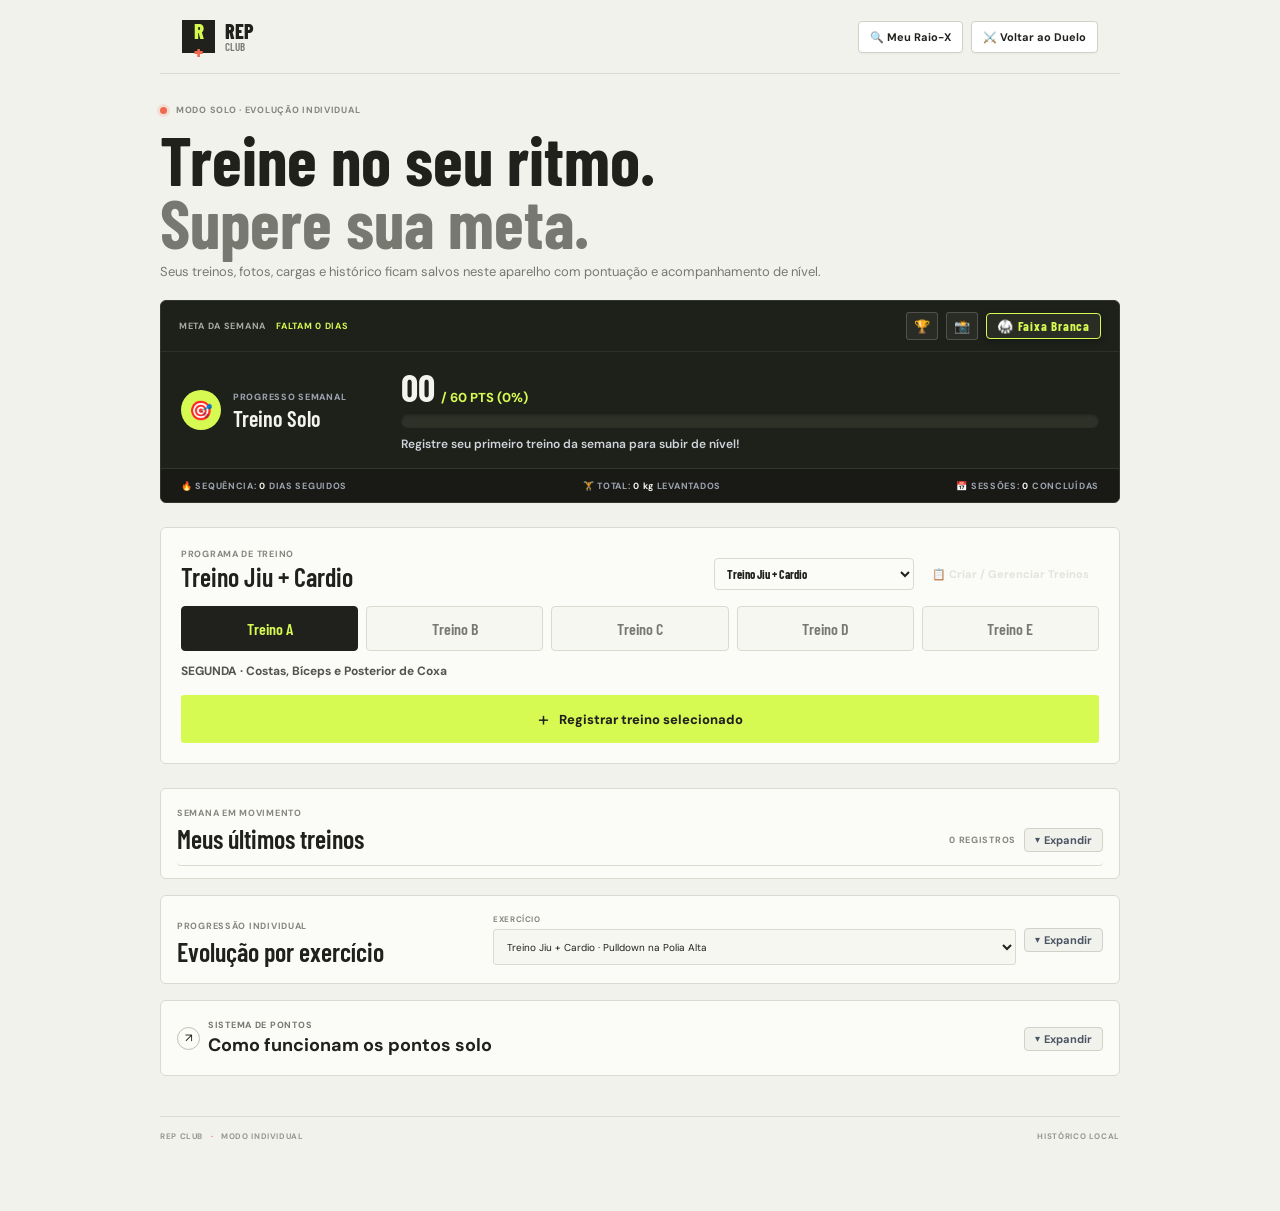
==== solo.html @ 855e919f "fix: revisao artistica arcade (Ryu vs Ken autentico), compartilhamento no modo solo e cronometro no " ====
<!doctype html>
<html lang="pt-BR">
  <head>
    <meta charset="UTF-8" />
    <meta name="viewport" content="width=device-width, initial-scale=1.0, maximum-scale=1.0, user-scalable=no" />
    <meta name="theme-color" content="#191a16" />
    <meta name="mobile-web-app-capable" content="yes" />
    <meta name="apple-mobile-web-app-capable" content="yes" />
    <meta name="apple-mobile-web-app-status-bar-style" content="black-translucent" />
    <title>Rep Club | Modo Solo</title>
    <link rel="manifest" href="manifest.webmanifest" />
    <link rel="apple-touch-icon" href="assets/icons/icon-192.png" />
    <link rel="icon" type="image/png" href="assets/icons/icon-192.png" />
    <link rel="preconnect" href="https://fonts.googleapis.com" />
    <link rel="preconnect" href="https://fonts.gstatic.com" crossorigin />
    <link href="https://fonts.googleapis.com/css2?family=Barlow+Condensed:wght@500;600;700;800;900&family=DM+Sans:wght@400;500;600;700&display=swap" rel="stylesheet" />
    <link rel="stylesheet" href="styles.css?v=2.8.2" />
    <link rel="stylesheet" href="solo.css?v=2.8.2" />
    <script src="solo-app.js?v=2.8.2" defer></script>
  </head>
  <body class="solo-body">
    <header class="solo-header">
      <a class="brand" href="index.html" aria-label="Rep Club, voltar ao duelo">
        <span class="brand-mark">R<span>+</span></span>
        <span class="brand-name">REP<span>CLUB</span></span>
      </a>
      <div class="solo-header-actions">
        <button type="button" class="topbar-btn" id="btn-open-solo-raiox" title="Abrir Raio-X individual">🔍 Meu Raio-X</button>
        <a href="index.html" class="topbar-btn" style="text-decoration:none;">⚔️ Voltar ao Duelo</a>
      </div>
    </header>

    <main class="solo-main">
      <section class="solo-hero">
        <p class="eyebrow"><span class="live-dot"></span> MODO SOLO · EVOLUÇÃO INDIVIDUAL</p>
        <h1>Treine no seu ritmo.<br /><span>Supere sua meta.</span></h1>
        <p>Seus treinos, fotos, cargas e histórico ficam salvos neste aparelho com pontuação e acompanhamento de nível.</p>
      </section>

      <!-- PLACAR SOLO: META SEMANAL & NÍVEL DE PODER (ESTILO CLÁSSICO) -->
      <section class="scoreboard solo-scoreboard" aria-labelledby="solo-score-title">
        <div class="scoreboard-topline">
          <div class="scoreboard-period-badge">
            <span id="solo-score-title">META DA SEMANA</span>
            <span id="solo-days-remaining">FALTAM 0 DIAS</span>
          </div>
          <div class="scoreboard-top-actions">
            <button class="button-tag icon-only-btn" id="btn-solo-badges" type="button" title="Minhas Conquistas & Badges" aria-label="Conquistas">🏆</button>
            <button class="button-tag icon-only-btn" id="btn-solo-story" type="button" title="Gerar Story do Treino (9:16)" aria-label="Story">📸</button>
            <div id="solo-tier-badge" class="solo-power-badge">🥋 Faixa Branca</div>
          </div>
        </div>

        <div class="scoreboard-body solo-scoreboard-body">
          <div class="solo-user-side">
            <div class="avatar avatar-lime" id="solo-avatar">🎯</div>
            <div class="competitor-copy">
              <span class="competitor-label">PROGRESSO SEMANAL</span>
              <strong id="solo-user-name">Treino Solo</strong>
            </div>
          </div>

          <div class="solo-progress-wrap">
            <div class="solo-score-display">
              <strong id="solo-week-pts">00</strong>
              <span>/ 60 PTS (<span id="solo-week-pct">0%</span>)</span>
            </div>
            <div class="solo-progress-track">
              <div id="solo-progress-fill" class="solo-progress-fill" style="width: 0%;"></div>
            </div>
            <p id="solo-lead-message" class="solo-lead-message">Registre seu primeiro treino da semana para subir de nível!</p>
          </div>
        </div>

        <div class="scoreboard-footer solo-scoreboard-footer">
          <div>🔥 SEQUÊNCIA: <strong id="solo-streak-count">0</strong> DIAS SEGUIDOS</div>
          <div>🏋️ TOTAL: <strong id="solo-week-volume">0 kg</strong> LEVANTADOS</div>
          <div>📅 SESSÕES: <strong id="solo-week-workouts">0</strong> CONCLUÍDAS</div>
        </div>
      </section>

      <!-- ESCOLHA DA SESSÃO DE TREINO -->
      <section class="solo-workout-picker">
        <div class="solo-heading">
          <div>
            <p class="eyebrow">PROGRAMA DE TREINO</p>
            <h2 id="solo-current-program-name">Treino Jiu + Cardio</h2>
          </div>
          <div style="display:flex; gap:8px; align-items:center; flex-wrap:wrap;">
            <select id="solo-program-select" class="challenge-select" style="font-size:12px; height:32px; padding:3px 20px 3px 8px;" aria-label="Selecione o programa"></select>
            <button type="button" class="button-tag" id="btn-solo-open-builder" style="height:32px; font-size:11px;">📋 Criar / Gerenciar Treinos</button>
          </div>
        </div>

        <div class="solo-plan-nav" id="solo-plan-nav"></div>
        <div class="solo-plan-title" id="solo-plan-title"></div>

        <button class="button button-primary solo-register" id="solo-register" type="button">
          <span class="button-plus">+</span> Registrar treino selecionado
        </button>
      </section>

      <!-- TÓPICOS MINIMIZADOS POR PADRÃO -->
      <div class="solo-collapsible-stack">
        <!-- TÓPICO 1: MEUS ÚLTIMOS TREINOS -->
        <section class="solo-card-activity collapsible-section is-collapsed" id="solo-section-activity" aria-labelledby="solo-activity-title">
          <div class="section-heading activity-heading collapsible-header" role="button" tabindex="0" aria-expanded="false">
            <div>
              <p class="eyebrow">SEMANA EM MOVIMENTO</p>
              <h2 id="solo-activity-title">Meus últimos treinos</h2>
            </div>
            <div style="display:flex; align-items:center; gap:8px;">
              <span class="activity-count" id="solo-session-count">0 REGISTROS</span>
              <span class="collapse-toggle-badge"><span class="toggle-icon">▾</span> <span class="toggle-text">Expandir</span></span>
            </div>
          </div>
          <div class="collapsible-body">
            <div class="solo-activity-list" id="solo-activity"></div>
          </div>
        </section>

        <!-- TÓPICO 2: EVOLUÇÃO POR EXERCÍCIO -->
        <section class="solo-card-history collapsible-section is-collapsed" id="solo-section-history" aria-labelledby="solo-history-title">
          <div class="section-heading history-heading collapsible-header" role="button" tabindex="0" aria-expanded="false">
            <div>
              <p class="eyebrow">PROGRESSÃO INDIVIDUAL</p>
              <h2 id="solo-history-title">Evolução por exercício</h2>
            </div>
            <div style="display:flex; align-items:center; gap:8px; flex-wrap:wrap;">
              <label class="history-select-wrap" style="margin:0;">
                <span>EXERCÍCIO</span>
                <select id="solo-history-exercise" aria-label="Exercício do histórico"></select>
              </label>
              <span class="collapse-toggle-badge"><span class="toggle-icon">▾</span> <span class="toggle-text">Expandir</span></span>
            </div>
          </div>
          <div class="collapsible-body">
            <p class="history-profile" id="solo-history-profile">Histórico de cargas e repetições salvas neste aparelho.</p>
            <div class="history-chart-wrap">
              <canvas id="solo-history-chart" aria-label="Gráfico de evolução do exercício selecionado"></canvas>
              <p id="solo-history-empty" class="history-empty" hidden></p>
            </div>
          </div>
        </section>

        <!-- TÓPICO 3: REGRAS E PONTUAÇÃO SOLO -->
        <section class="solo-card-rules collapsible-section is-collapsed" id="solo-section-rules" aria-labelledby="solo-rules-title">
          <div class="rules-header collapsible-header" role="button" tabindex="0" aria-expanded="false" style="display:flex; justify-content:space-between; align-items:center;">
            <div style="display:flex; align-items:center; gap:8px;">
              <span class="rules-icon">↗</span>
              <div>
                <p class="eyebrow" style="margin:0;">SISTEMA DE PONTOS</p>
                <h2 id="solo-rules-title" style="margin:2px 0 0; font-size:18px;">Como funcionam os pontos solo</h2>
              </div>
            </div>
            <div>
              <span class="collapse-toggle-badge"><span class="toggle-icon">▾</span> <span class="toggle-text">Expandir</span></span>
            </div>
          </div>
          <div class="collapsible-body">
            <p style="margin-top:10px;">Musculação: 9 base + até 4 por execução + 2 por progressão + até 7 por esforço (máx 22 pts). Jiu-jitsu: 11 base + até 4 por duração + até 7 por esforço (máx 22 pts). Cardio: 8 base + até 4 por tempo + até 8 por esforço (máx 20 pts). Meta semanal recomendada: <strong>60 pontos</strong>.</p>
            <div class="rules-foot">
              <span>META SEMANAL: 60 PTS</span>
              <span>ESFORÇO 7+ = BÔNUS CHEIO</span>
            </div>
          </div>
        </section>
      </div>

      <footer class="page-footer" style="margin-top:40px;">
        <span>REP CLUB <span class="footer-dot">·</span> MODO INDIVIDUAL</span>
        <span>HISTÓRICO LOCAL</span>
      </footer>
    </main>

    <!-- MODAL DE REGISTRO DE TREINO SOLO -->
    <dialog class="workout-dialog" id="solo-dialog" aria-labelledby="solo-dialog-title">
      <form id="solo-form">
        <div class="dialog-top">
          <div>
            <p class="eyebrow"><span class="live-dot"></span> REGISTRO INDIVIDUAL</p>
            <h2 id="solo-dialog-title">Novo treino.</h2>
          </div>
          <button class="close-button" id="solo-close" type="button" aria-label="Fechar">×</button>
        </div>

        <div style="display:grid; grid-template-columns: 1fr 1fr; gap:8px; margin-bottom:10px;">
          <label class="form-field" style="margin:0;">
            <span>MODALIDADE</span>
            <select name="category" id="solo-category-select">
              <option value="strength" selected>Musculação</option>
              <option value="bjj">Jiu-jitsu</option>
              <option value="cardio">Cardio</option>
            </select>
          </label>
          <label class="form-field" style="margin:0;">
            <span>DATA DO TREINO</span>
            <input name="date" id="solo-date" type="date" required />
          </label>
        </div>

        <div id="solo-strength-selectors" style="display:grid; grid-template-columns: 1fr 1fr; gap:8px; margin-bottom:10px;">
          <label class="form-field" style="margin:0;">
            <span>PROGRAMA</span>
            <select id="solo-dialog-program-select" aria-label="Programa de musculação"></select>
          </label>
          <label class="form-field" style="margin:0;">
            <span>SESSÃO / LETRA</span>
            <select id="solo-dialog-session-select" aria-label="Sessão"></select>
          </label>
        </div>

        <label class="form-field">
          <span>NOME DO TREINO · OPCIONAL</span>
          <input name="name" id="solo-workout-name" maxlength="50" placeholder="Ex.: Treino A bem executado" />
        </label>

        <!-- CRONÔMETRO DE DESCANSO NO MODO SOLO -->
        <div class="rest-dock form-rest-dock" aria-label="Cronômetro de descanso">
          <div class="timer-readout"><span>DESCANSO</span><strong id="solo-timer-display">00:00</strong></div>
          <button type="button" class="timer-button" data-solo-rest="60" aria-label="Iniciar descanso de 60 segundos">60s</button>
          <button type="button" class="timer-button" data-solo-rest="90" aria-label="Iniciar descanso de 90 segundos">90s</button>
          <button type="button" class="timer-sound-btn" id="solo-timer-sound-toggle" title="Som do descanso (Ligado/Mudo)" aria-label="Som">🔊</button>
          <button type="button" class="timer-reset" id="solo-timer-reset" aria-label="Zerar cronômetro">×</button>
        </div>

        <!-- CAMPOS DINÂMICOS DE EXERCÍCIOS OU DURAÇÃO -->
        <div id="solo-fields"></div>

        <!-- ANEXAR FOTO DO TREINO -->
        <div class="form-field" style="margin-top:12px;">
          <span>FOTO / COMPROVANTE DO TREINO · OPCIONAL</span>
          <div style="display:flex; align-items:center; gap:8px; flex-wrap:wrap; margin-top:4px;">
            <label class="button button-outline" style="cursor:pointer; display:inline-flex; align-items:center; gap:6px; min-height:36px; padding:0 10px; font-size:11px;">
              <span>📷 Câmera</span>
              <input type="file" id="solo-photo-camera" accept="image/*" capture="environment" style="display:none;" />
            </label>
            <label class="button button-outline" style="cursor:pointer; display:inline-flex; align-items:center; gap:6px; min-height:36px; padding:0 10px; font-size:11px;">
              <span>🖼️ Galeria</span>
              <input type="file" id="solo-photo-gallery" accept="image/*" style="display:none;" />
            </label>
            <span id="solo-photo-filename" style="font-size:11px; color:#777970; overflow:hidden; text-overflow:ellipsis; white-space:nowrap; max-width:160px;">Nenhuma foto anexada</span>
          </div>
          <div id="solo-photo-preview-wrap" style="display:none; margin-top:8px; position:relative; width:fit-content;">
            <img id="solo-photo-preview" src="" alt="Prévia da foto" style="max-height:120px; border-radius:6px; border:1px solid #d0d2c9; display:block;" />
            <button type="button" id="solo-btn-remove-photo" style="position:absolute; top:-6px; right:-6px; background:#ef4444; color:#fff; border:0; border-radius:50%; width:20px; height:20px; cursor:pointer; font-size:12px; line-height:1;">×</button>
          </div>
          <div id="solo-photo-compress-badge" class="solo-photo-compress-badge" style="display:none;"></div>
        </div>

        <!-- COMENTÁRIOS AO FINAL -->
        <label class="form-field" style="margin-top:10px;">
          <span>COMENTÁRIOS DO TREINO · OPCIONAL</span>
          <textarea name="comments" id="solo-workout-comments" rows="2" maxlength="300" placeholder="Sensações, intensidade, ajustes de carga..."></textarea>
        </label>

        <p class="form-error" id="solo-error"></p>

        <div class="dialog-actions">
          <button class="button button-quiet" id="solo-cancel" type="button">Cancelar</button>
          <button class="button button-primary" type="submit">Salvar treino ↗</button>
        </div>
      </form>
    </dialog>

    <!-- MODAL SELEÇÃO DE DESAFIOS AO SALVAR TREINO SOLO -->
    <dialog class="setup-dialog select-challenges-dialog" id="solo-select-challenges-dialog" aria-labelledby="solo-select-challenges-title" style="max-width: 480px;">
      <div class="dialog-top">
        <div>
          <p class="eyebrow"><span class="live-dot"></span> REGISTRO DE TREINO</p>
          <h2 id="solo-select-challenges-title" style="margin-top: 4px; font-size: 24px;">Adicionar aos Desafios</h2>
        </div>
        <button class="close-button" type="button" id="solo-close-select-challenges" aria-label="Fechar">×</button>
      </div>

      <p style="font-size: 13px; color: #55574f; margin: 8px 0 12px; line-height: 1.4;">
        Deseja também computar a pontuação deste treino em seus duelos do Rep Club?
      </p>

      <div style="display: flex; justify-content: space-between; align-items: center; margin-bottom: 8px;">
        <span style="font-size: 11px; color: #55574f; font-weight: 700;">DUELOS DISPONÍVEIS:</span>
        <button type="button" id="solo-btn-toggle-all-challenges" style="background: transparent; border: none; color: #2563eb; font-size: 11px; font-weight: 700; cursor: pointer; padding: 2px 4px;">Marcar todos</button>
      </div>

      <div id="solo-select-challenges-list" style="display: flex; flex-direction: column; gap: 8px; max-height: 260px; overflow-y: auto; padding-right: 4px; margin-bottom: 14px;">
        <!-- Itens preenchidos via JS -->
      </div>

      <div class="dialog-actions" style="display: flex; justify-content: space-between; align-items: center; gap: 8px;">
        <button type="button" class="button button-quiet" id="solo-skip-challenges">Salvar apenas no Solo</button>
        <button type="button" class="button button-primary" id="solo-confirm-select-challenges">Salvar nos Desafios <span>↗</span></button>
      </div>
    </dialog>

    <!-- MODAL RAIO-X INDIVIDUAL -->
    <dialog class="setup-dialog raiox-dialog" id="solo-raiox-dialog" aria-labelledby="solo-raiox-title">
      <div class="dialog-top">
        <div>
          <p class="eyebrow"><span class="live-dot"></span> ANÁLISE DE DESEMPENHO</p>
          <h2 id="solo-raiox-title" style="margin-top:4px;">Meu Raio-X</h2>
        </div>
        <button class="close-button" type="button" id="solo-close-raiox-dialog" aria-label="Fechar">×</button>
      </div>

      <!-- CARD DE VEREDITO / TRASH TALK MOTIVACIONAL DO TATAME -->
      <div id="solo-raiox-roast-card" class="raiox-roast-card" style="background:#1e201a; border-left:4px solid var(--lime); border-radius:6px; padding:12px 14px; margin: 12px 0 16px; color:#f4f4ee;">
        <span style="font-size:9px; font-weight:800; letter-spacing:0.1em; color:var(--lime); display:block; margin-bottom:4px;">🔥 VEREDITO DO TATAME</span>
        <p id="solo-raiox-roast-text" style="font-size:13px; font-weight:600; line-height:1.4; margin:0;">Analisando seu histórico de treinos...</p>
      </div>

      <!-- DISTRIBUIÇÃO POR MODALIDADE -->
      <div id="solo-raiox-list" style="display:grid; gap:10px;"></div>

      <div style="margin-top:16px; display:flex; justify-content:flex-end;">
        <button type="button" class="button button-quiet" id="solo-btn-close-raiox" style="min-height:36px; font-size:11px;">Fechar</button>
      </div>
    </dialog>

    <!-- MODAL DE VISUALIZAÇÃO DE FOTO -->
    <dialog id="solo-photo-viewer-dialog" style="border:none; border-radius:8px; padding:0; background:transparent; max-width:92vw; max-height:90vh; overflow:hidden;">
      <div style="position:relative; background:#111; padding:6px; border-radius:8px;">
        <img id="solo-viewer-img" src="" alt="Foto do treino" style="max-width:100%; max-height:82vh; border-radius:4px; display:block;" />
        <button type="button" id="solo-close-viewer" style="position:absolute; top:12px; right:12px; background:rgba(0,0,0,0.7); color:#fff; border:0; border-radius:50%; width:32px; height:32px; cursor:pointer; font-size:18px;">×</button>
      </div>
    </dialog>

    <!-- MODAL CRIADOR DE TREINOS SOLO -->
    <dialog class="setup-dialog program-builder-dialog" id="solo-program-builder-dialog" aria-labelledby="solo-builder-title" style="max-width:560px;">
      <div class="dialog-top">
        <div>
          <p class="eyebrow">MONTE SUA FICHA</p>
          <h2 id="solo-builder-title" style="margin-top:4px;">Criar / Editar Treino</h2>
        </div>
        <button class="close-button" type="button" id="close-solo-builder-dialog" aria-label="Fechar">×</button>
      </div>

      <div style="display:grid; gap:10px; margin:16px 0;">
        <label class="form-field">
          <span>NOME DO PROGRAMA DE TREINO</span>
          <input id="solo-builder-program-name" placeholder="Ex.: Hipertrofia Individual, ABC Força" maxlength="50" required />
        </label>
        <label class="form-field">
          <span>DIVISÃO SEMANAL</span>
          <select id="solo-builder-structure-select">
            <option value="AB">Divisão A - B (2 treinos)</option>
            <option value="ABC" selected>Divisão A - B - C (3 treinos)</option>
            <option value="ABCD">Divisão A - B - C - D (4 treinos)</option>
            <option value="ABCDE">Divisão A - B - C - D - E (5 treinos)</option>
          </select>
        </label>
      </div>

      <div id="solo-builder-sessions-container" style="display:grid; gap:12px; max-height:42vh; overflow-y:auto; padding-right:4px;"></div>

      <div class="dialog-actions" style="margin-top:16px;">
        <button type="button" class="button button-quiet" id="cancel-solo-builder-dialog">Cancelar</button>
        <button type="button" class="button button-primary" id="save-solo-builder-program">Salvar Treino <span>↗</span></button>
      </div>
    </dialog>

    <!-- MODAL COMPARTILHAR NO INSTAGRAM STORIES SOLO (9:16) -->
    <dialog class="setup-dialog story-share-dialog" id="solo-story-share-dialog" aria-labelledby="solo-story-dialog-title">
      <div class="dialog-top" style="border-bottom: 1px solid #273147; padding-bottom: 10px;">
        <div>
          <p class="eyebrow" style="color:var(--lime);"><span class="live-dot"></span> GERADOR DE STORY 9:16</p>
          <h2 id="solo-story-dialog-title" style="color:#fff; margin-top:2px;">Compartilhar Treino no Story</h2>
        </div>
        <button class="close-button" type="button" id="close-solo-story-dialog" aria-label="Fechar" style="color:#94a3b8;">×</button>
      </div>
      <div class="story-preview-container">
        <img id="solo-story-preview-img" class="story-preview-img" alt="Prévia do Story Rep Club" src="" />
      </div>
      <div class="story-actions-bar">
        <button type="button" class="btn-share-instagram" id="btn-solo-trigger-share">
          <span>📲</span> Compartilhar no Instagram / WhatsApp
        </button>
        <div class="story-secondary-actions">
          <button type="button" class="btn-story-secondary" id="btn-solo-download-story">
            <span>📥</span> Baixar Story (1080x1920)
          </button>
          <button type="button" class="btn-story-secondary" id="btn-solo-copy-story">
            <span>📋</span> Copiar Imagem
          </button>
        </div>
      </div>
    </dialog>

    <!-- MODAL CONQUISTAS & BADGES SOLO -->
    <dialog class="setup-dialog badges-dialog" id="solo-badges-dialog" aria-labelledby="solo-badges-title">
      <div class="dialog-top">
        <div>
          <p class="eyebrow"><span class="live-dot"></span> GAMIFICAÇÃO & CONSISTÊNCIA</p>
          <h2 id="solo-badges-title" style="margin-top:2px;">🏆 Suas Conquistas</h2>
        </div>
        <button class="close-button" type="button" id="close-solo-badges-dialog" aria-label="Fechar">×</button>
      </div>
      <p style="font-size:12px; color:#666; margin:4px 0 12px;">Desbloqueie medalhas exclusivas treinando com consistência, batendo recordes e superando seus limites.</p>
      <div class="badges-grid" id="solo-badges-grid-container"></div>
      <div class="dialog-actions">
        <button type="button" class="button button-primary" id="btn-close-solo-badges-footer" style="width:100%;">Fechar <span>✓</span></button>
      </div>
    </dialog>

    <!-- MODAL CELEBRAÇÃO DE CONQUISTA DESBLOQUEADA SOLO -->
    <dialog class="setup-dialog badge-celebration-dialog" id="solo-badge-celebration-dialog" aria-labelledby="solo-celebration-title">
      <div class="celebration-glow" id="solo-celebration-badge-icon">🏆</div>
      <p class="eyebrow" style="color:#facc15; letter-spacing:0.1em; margin:0 0 6px;">CONQUISTA DESBLOQUEADA!</p>
      <h2 id="solo-celebration-title" style="font-size:22px; font-weight:800; font-family:var(--display); margin:0 0 10px; color:#fff;">Monstro da Madrugada</h2>
      <p id="solo-celebration-desc" style="font-size:13px; color:#cbd5e1; line-height:1.45; margin:0 auto 20px; max-width:320px;">Você registrou seu treino antes das 07:00 da manhã!</p>
      <div style="display:flex; flex-direction:column; gap:8px;">
        <button type="button" class="btn-share-instagram" id="btn-solo-share-unlocked-badge">
          <span>📸</span> Compartilhar Conquista no Story
        </button>
        <button type="button" class="button button-quiet" id="btn-close-solo-celebration" style="color:#94a3b8; border-color:#334155;">
          Continuar Treinando
        </button>
      </div>
    </dialog>

    <div class="toast" id="toast" role="status" aria-live="polite"></div>
  </body>
</html>
---- styles.css ----
:root {
  font-family: "DM Sans", sans-serif;
  color: #20211d;
  background: #f2f2ed;
  font-synthesis: none;
  text-rendering: optimizeLegibility;
  --paper: #f2f2ed;
  --ink: #20211d;
  --muted: #777970;
  --line: #d9dad2;
  --lime: #d7fa52;
  --blue: #4664ea;
  --red: #ef6a4d;
  --display: "Barlow Condensed", Impact, sans-serif;
}

* { box-sizing: border-box; }
html { scroll-behavior: smooth; }
body { margin: 0; min-width: 320px; }
button, select, input { font: inherit; }
button, a, select { -webkit-tap-highlight-color: transparent; }
button { color: inherit; }
a { color: inherit; text-decoration: none; }
.app-shell { min-height: 100vh; }

.sidebar {
  position: fixed;
  inset: 0 auto 0 0;
  z-index: 5;
  display: flex;
  width: 232px;
  flex-direction: column;
  padding: 31px 19px 23px;
  border-right: 1px solid var(--line);
  background: #f6f6f1;
}
.brand { display: flex; align-items: center; gap: 10px; width: fit-content; margin: 0 0 67px 4px; }
.brand-mark { display: grid; width: 33px; height: 33px; place-items: center; background: var(--ink); color: var(--lime); font-family: var(--display); font-size: 21px; font-weight: 800; line-height: 1; }
.brand-mark span { color: var(--red); }
.brand-name { font-family: var(--display); font-size: 20px; font-weight: 800; letter-spacing: 0; line-height: 1; }
.brand-name span { display: block; color: #777970; font-size: 11px; font-weight: 600; }
.side-label, .eyebrow, .breadcrumb, .profile-switcher > span, .competitor-label, .scoreboard-topline, .scoreboard-footer, .activity-count, .challenge-mini, .sidebar-note, .rules-foot, .page-footer, .form-field > span { font-size: 10px; font-weight: 700; letter-spacing: .08em; }
.side-label { margin: 0 0 13px 10px; color: #92948a; }
.side-nav { display: grid; gap: 5px; }
.nav-link { display: flex; align-items: center; gap: 12px; min-height: 43px; padding: 0 10px; border-radius: 4px; color: #696b63; font-size: 13px; font-weight: 600; }
.nav-link.active { background: var(--ink); color: #fff; }
.nav-mark { color: #9a9c93; font-family: var(--display); font-size: 12px; }
.active .nav-mark { color: var(--lime); }
.sidebar-bottom { margin-top: auto; }
.challenge-mini { display: grid; grid-template-columns: 8px 1fr; gap: 0 8px; align-items: center; padding: 14px 11px; border-top: 1px solid var(--line); color: #6d6f67; }
.challenge-mini strong { grid-column: 2; margin-top: 4px; color: var(--ink); font-size: 12px; letter-spacing: 0; }
.live-dot { display: inline-block; width: 7px; height: 7px; flex: 0 0 7px; border-radius: 50%; background: var(--red); box-shadow: 0 0 0 3px rgb(239 106 77 / 15%); }
.reset-button { margin: 11px 0 16px 10px; }
.text-button { padding: 0; border: 0; background: transparent; color: #777970; cursor: pointer; font-size: 11px; text-decoration: underline; text-underline-offset: 3px; }
.sidebar-note { margin: 0 0 0 10px; color: #a0a197; font-size: 8px; }

.main-content { max-width: 1560px; min-height: 100vh; margin-left: 232px; padding: 0 4.7% 25px; }
.topbar { display: flex; min-height: 75px; align-items: center; justify-content: space-between; border-bottom: 1px solid var(--line); flex-wrap: wrap; gap: 12px; }
.challenge-switcher-wrap { display: flex; align-items: center; gap: 8px; flex-wrap: wrap; }
.breadcrumb { color: #777970; font-size: 9px; }
.breadcrumb > span:first-child { color: var(--ink); }
.breadcrumb-slash { margin: 0 8px; color: #b3b4ab; }
.challenge-select { padding: 6px 28px 6px 10px; border: 1px solid var(--line); border-radius: 4px; background-color: transparent; color: var(--ink); font-family: var(--display); font-size: 16px; font-weight: 700; cursor: pointer; }
.topbar-left-wrap { display: flex; align-items: center; gap: 8px; flex-wrap: wrap; }
.topbar-right-wrap { display: flex; align-items: center; gap: 8px; flex-wrap: wrap; }
.gear-menu-wrap { position: relative; display: inline-block; }
.topbar-gear-btn { font-size: 15px; padding: 0 8px; cursor: pointer; }
.gear-dropdown {
  position: absolute;
  top: calc(100% + 6px);
  right: 0;
  z-index: 100;
  min-width: 190px;
  background: #ffffff;
  border: 1px solid #d0d2c9;
  border-radius: 6px;
  box-shadow: 0 8px 24px rgba(0,0,0,0.15);
  padding: 6px;
  display: flex;
  flex-direction: column;
  gap: 2px;
}
.gear-dropdown[hidden] { display: none; }
.gear-item {
  display: flex;
  align-items: center;
  gap: 8px;
  width: 100%;
  padding: 8px 10px;
  border: 0;
  border-radius: 4px;
  background: transparent;
  color: var(--ink);
  font-size: 12px;
  font-weight: 600;
  text-align: left;
  cursor: pointer;
  transition: background 0.15s ease;
}
.gear-item:hover { background: #f4f4ee; }
.gear-item.gear-danger { color: #dc2626; }
.gear-item.gear-danger:hover { background: #fef2f2; }
.gear-divider { height: 1px; background: #e5e7eb; margin: 4px 0; }
.activity-photo-thumb { width: 44px; height: 44px; object-fit: cover; border-radius: 4px; border: 1px solid #d0d2c9; cursor: pointer; transition: transform .15s ease; }
.activity-photo-thumb:hover { transform: scale(1.08); }

/* RAIO-X RESPONSIVO */
.raiox-dialog {
  width: min(520px, calc(100vw - 24px)) !important;
  max-width: 520px !important;
  padding: 20px 16px !important;
  border-radius: 8px !important;
  box-sizing: border-box !important;
}
.raiox-comparison-row {
  display: flex;
  flex-direction: column;
  gap: 7px;
  padding: 10px 12px;
  background: #fbfbf8;
  border: 1px solid #e2e4dc;
  border-radius: 6px;
  box-sizing: border-box;
}
.raiox-bar-track {
  display: flex;
  height: 12px;
  background: #e5e7eb;
  border-radius: 6px;
  overflow: hidden;
  width: 100%;
}
.raiox-bar-fill-p1, .raiox-bar-fill-p2 {
  height: 100%;
  transition: width 0.3s ease;
}
.raiox-row-header {
  display: flex;
  justify-content: space-between;
  align-items: center;
  font-size: 12px;
  font-weight: 700;
  gap: 8px;
  flex-wrap: wrap;
}
.raiox-row-stats {
  font-size: 11px;
  color: #6b7280;
  font-weight: 600;
  white-space: nowrap;
}
.raiox-row-footer {
  display: flex;
  justify-content: space-between;
  align-items: center;
  font-size: 11px;
  font-weight: 800;
  gap: 8px;
}

/* SEÇÕES RECOLHÍVEIS / MINIMIZADAS */
.collapsible-section {
  transition: all 0.2s ease;
}
.collapsible-header {
  cursor: pointer;
  user-select: none;
  -webkit-tap-highlight-color: transparent;
  padding: 6px 0;
  border-radius: 4px;
}
.collapsible-header:hover {
  opacity: 0.92;
}
.collapse-toggle-badge {
  display: inline-flex;
  align-items: center;
  gap: 4px;
  padding: 4px 10px;
  font-size: 11px;
  font-weight: 700;
  border-radius: 4px;
  background: #f0f2eb;
  color: #4b5563;
  border: 1px solid #d0d2c9;
  cursor: pointer;
  white-space: nowrap;
  transition: all 0.15s ease;
  user-select: none;
}
.collapse-toggle-badge:hover {
  background: #e4e7dc;
  color: #111827;
}
.collapsible-section.is-collapsed .collapsible-body {
  display: none !important;
}
.collapsible-section.is-collapsed {
  padding-bottom: 6px;
}
.collapsible-section:not(.is-collapsed) .toggle-icon {
  transform: rotate(180deg);
}
.toggle-icon {
  display: inline-block;
  transition: transform 0.2s ease;
  font-size: 10px;
  line-height: 1;
}

.topbar-btn {
  display: inline-flex;
  align-items: center;
  gap: 5px;
  height: 32px;
  padding: 0 11px;
  border: 1px solid #d0d2c9;
  border-radius: 4px;
  background: #ffffff;
  color: var(--ink);
  font-family: inherit;
  font-size: 11px;
  font-weight: 700;
  cursor: pointer;
  text-decoration: none;
  white-space: nowrap;
  transition: all .16s ease;
  box-shadow: 0 1px 2px rgba(0, 0, 0, 0.04);
}
.topbar-btn:hover {
  background: var(--lime);
  border-color: #b8dc37;
  color: #111827;
  transform: translateY(-1px);
}
.topbar-btn-solo {
  background: #1e201a;
  color: #f4f4ee;
  border-color: #32342b;
}
.topbar-btn-solo:hover {
  background: var(--lime);
  color: #111827;
  border-color: #b8dc37;
}
.topbar-btn-danger {
  color: #dc2626;
  border-color: #fecaca;
  background: #fff;
}
.topbar-btn-danger:hover {
  background: #fef2f2;
  border-color: #ef4444;
  color: #b91c1c;
}
.btn-new-challenge { padding: 5px 10px; border: 1px solid #d2d4cb; border-radius: 3px; background: #fff; color: var(--ink); font-size: 10px; font-weight: 700; cursor: pointer; transition: all .16s ease; }
.btn-new-challenge:hover { background: var(--lime); border-color: var(--lime); }
.reset-challenge-btn { color: #dc2626 !important; font-size: 8px; margin-top: 4px; }
.reset-challenge-btn:hover { text-decoration: underline; color: #b91c1c !important; }
.profile-switcher { display: flex; align-items: center; gap: 10px; }
.profile-switcher > span { color: #888a81; font-size: 9px; }
.profile-switcher select { max-width: 160px; padding: 8px 27px 8px 10px; border: 1px solid var(--line); border-radius: 3px; background-color: transparent; color: var(--ink); font-size: 12px; font-weight: 700; }

.intro-row { display: flex; align-items: flex-end; justify-content: space-between; gap: 24px; padding: 37px 0 28px; }
.eyebrow { display: flex; align-items: center; gap: 9px; margin: 0; color: #85877e; font-size: 9px; }
.eyebrow-divider { margin: 0 1px; color: #b2b3aa; }
.intro-row h1 { margin: 16px 0 9px; font-family: var(--display); font-size: clamp(43px, 4vw, 61px); font-weight: 700; letter-spacing: 0; line-height: .94; }
.intro-row h1 span { color: #777970; }
.intro-copy { margin: 13px 0 0; color: #73756c; font-size: 13px; }
.button { display: inline-flex; min-height: 43px; align-items: center; justify-content: center; gap: 10px; padding: 0 17px; border: 1px solid transparent; border-radius: 3px; cursor: pointer; font-size: 12px; font-weight: 700; transition: transform .16s ease, background-color .16s ease; }
.button:hover { transform: translateY(-1px); }
.button-primary { background: var(--lime); color: var(--ink); }
.button-primary:hover { background: #c7eb3d; }
.button-plus { font-size: 20px; font-weight: 400; line-height: 0; }
.button-outline { min-height: 37px; border-color: #c9cac1; background: transparent; padding: 0 13px; font-size: 11px; }
.button-outline:hover { border-color: var(--ink); }

.scoreboard { overflow: hidden; border-radius: 5px; background-color: #242520; color: #f4f4ee; background-image: repeating-linear-gradient(135deg, transparent 0 18px, rgb(255 255 255 / 1.7%) 18px 19px); }
.scoreboard-topline { display: flex; justify-content: space-between; align-items: center; padding: 11px 18px; color: #a9aaa1; font-size: 9px; border-bottom: 1px solid rgb(255 255 255 / 7%); }
.scoreboard-period-badge { display: flex; gap: 10px; align-items: center; }
.scoreboard-period-badge span:last-child { color: var(--lime); font-weight: 700; }
.scoreboard-top-actions { display: flex; align-items: center; gap: 8px; }
.button-tag { padding: 4px 9px; border: 1px solid rgb(255 255 255 / 18%); border-radius: 3px; background: rgb(255 255 255 / 5%); color: #e2e3dc; font-size: 9px; font-weight: 700; cursor: pointer; transition: all .16s ease; }
.button-tag:hover { background: rgb(255 255 255 / 14%); border-color: var(--lime); color: var(--lime); }
.score-style-toggle { display: inline-flex; padding: 2px; border-radius: 4px; background: rgba(0, 0, 0, 0.45); border: 1px solid rgba(255, 255, 255, 0.12); gap: 2px; }
.style-toggle-btn { padding: 4px 8px; border: 0; border-radius: 3px; background: transparent; color: #9a9b92; font-size: 8.5px; font-weight: 700; cursor: pointer; transition: all .16s ease; }
.style-toggle-btn.active { background: var(--lime); color: var(--ink); box-shadow: 0 1px 4px rgba(0,0,0,0.35); }
.style-toggle-btn[data-style="kamehameha"].active { background: linear-gradient(135deg, #facc15 0%, #38bdf8 100%); color: #000; font-weight: 800; }
.button-tag.icon-only-btn, .style-toggle-btn.icon-only-btn { display: inline-flex; align-items: center; justify-content: center; min-width: 32px; height: 28px; padding: 0 4px; font-size: 13px; line-height: 1; }

.scoreboard-body { display: grid; grid-template-columns: 1fr 1.1fr 1fr; align-items: center; gap: 20px; padding: 19px 22px 18px; }
.competitor { display: flex; align-items: center; gap: 12px; min-width: 0; }
.competitor-rival { justify-content: flex-end; text-align: right; }
.avatar { display: grid; width: 40px; height: 40px; flex: 0 0 40px; place-items: center; border-radius: 50%; font-family: var(--display); font-size: 19px; font-weight: 700; }
.avatar-lime { background: var(--lime); color: var(--ink); }
.avatar-blue { background: var(--blue); color: #fff; }
.competitor-copy { display: grid; gap: 4px; min-width: 0; }
.competitor-copy strong { overflow: hidden; font-family: var(--display); font-size: 22px; font-weight: 600; letter-spacing: 0; line-height: 1; text-overflow: ellipsis; white-space: nowrap; }
.competitor-label { color: #9a9b92; font-size: 8px; }
.competitor-score { display: grid; gap: 0; margin-left: auto; text-align: right; }
.competitor-rival .competitor-score { order: -1; margin: 0; text-align: left; }
.competitor-score strong { font-family: var(--display); font-size: 39px; font-weight: 600; line-height: .85; }
.competitor-score span { margin-top: 5px; color: #a9aaa1; font-size: 8px; font-weight: 700; letter-spacing: .1em; }
.versus { min-width: 0; text-align: center; }
.versus > span { display: block; margin-bottom: 7px; color: #a9aaa1; font-family: var(--display); font-size: 13px; font-weight: 700; }
.score-track { display: flex; height: 5px; overflow: hidden; gap: 3px; }
.score-track-me { background: var(--lime); transition: width .35s ease; }
.score-track-rival { flex: 1; background: var(--blue); transition: width .35s ease; }
.versus p { margin: 7px 0 0; color: #c2c3bb; font-size: 10px; }

/* KAMEHAMEHA DRAGON BALL (GOKU SSJ VS CELL - 16-BIT RETRO ARCADE) */
.scoreboard-kamehameha-view {
  padding: 14px 18px 16px;
}
.scoreboard-kamehameha-view[hidden] {
  display: none !important;
}
.kamehameha-card {
  display: flex;
  flex-direction: column;
  gap: 10px;
}
.kamehameha-fighters-header {
  display: flex;
  align-items: center;
  justify-content: space-between;
  gap: 12px;
}
.fighter-tag-card {
  background: rgba(14, 15, 18, 0.94);
  backdrop-filter: blur(6px);
  border: 1px solid rgba(255, 255, 255, 0.16);
  border-radius: 4px;
  padding: 6px 14px;
  text-align: center;
  flex: 1;
  max-width: 210px;
  box-shadow: 0 4px 14px rgba(0, 0, 0, 0.85);
}
.fighter-tag-goku {
  border-color: rgba(250, 204, 21, 0.65);
  box-shadow: 0 0 14px rgba(250, 204, 21, 0.18);
}
.fighter-tag-cell {
  border-color: rgba(56, 189, 248, 0.65);
  box-shadow: 0 0 14px rgba(56, 189, 248, 0.18);
}
.fighter-role {
  display: block;
  font-size: 7.5px;
  font-weight: 800;
  letter-spacing: .08em;
  text-transform: uppercase;
  color: #a1a1aa;
}
.fighter-name {
  display: block;
  font-family: var(--display);
  font-size: 16px;
  font-weight: 700;
  color: #fff;
  overflow: hidden;
  text-overflow: ellipsis;
  white-space: nowrap;
}
.fighter-pts {
  display: block;
  font-size: 8.5px;
  font-weight: 800;
  margin-top: 1px;
}
.fighter-tag-goku .fighter-pts strong {
  color: #facc15;
  font-size: 18px;
  font-family: var(--display);
}
.fighter-tag-cell .fighter-pts strong {
  color: #38bdf8;
  font-size: 18px;
  font-family: var(--display);
}

.kamehameha-badge-wrap {
  display: flex;
  align-items: center;
  justify-content: center;
  flex-shrink: 0;
}
.clash-badge {
  background: rgba(0, 0, 0, 0.94);
  border: 1px solid rgba(255, 255, 255, 0.35);
  border-radius: 14px;
  padding: 4px 12px;
  color: #fff;
  font-size: 9px;
  font-weight: 800;
  white-space: nowrap;
  font-family: var(--display);
  letter-spacing: 0.05em;
  box-shadow: 0 2px 10px rgba(0, 0, 0, 0.9);
}

/* CANVAS WRAP (STRICTLY LOCKED AXIS) */
.kamehameha-canvas-wrap {
  position: relative;
  width: 100%;
  background: #000000;
  border-radius: 6px;
  overflow: hidden;
  border: 2px solid #27272a;
  box-shadow: inset 0 0 50px rgba(0, 0, 0, 0.98), 0 0 25px rgba(250, 204, 21, 0.12);
}
#kamehameha-canvas {
  width: 100%;
  height: auto;
  aspect-ratio: 602 / 174;
  display: block;
  margin: 0 auto;
  image-rendering: pixelated;
  image-rendering: crisp-edges;
}

.kamehameha-commentary {
  margin: 2px 0 0;
  text-align: center;
  font-size: 10.5px;
  font-weight: 600;
  color: #f4f4ee;
  font-family: var(--display);
  letter-spacing: 0.04em;
  min-height: 18px;
  text-transform: uppercase;
}

.scoreboard-footer { display: flex; min-height: 34px; align-items: center; justify-content: space-between; padding: 0 19px; border-top: 1px solid rgb(255 255 255 / 10%); color: #b3b4ac; font-size: 8px; }
.scoreboard-footer strong { color: #f5f5ef; }
.scoreboard-prize { display: flex; min-height: 33px; align-items: center; justify-content: space-between; gap: 12px; padding: 0 19px; border-top: 1px solid rgb(255 255 255 / 10%); }
.scoreboard-prize span { color: #a9aaa1; font-size: 8px; font-weight: 700; letter-spacing: .08em; }
.scoreboard-prize strong { overflow: hidden; color: var(--lime); font-size: 10px; font-weight: 600; text-overflow: ellipsis; white-space: nowrap; }
.scoreboard-period { display: flex; min-height: 30px; align-items: center; justify-content: space-between; gap: 12px; padding: 0 19px; border-top: 1px solid rgb(255 255 255 / 10%); }
.scoreboard-period span { color: #a9aaa1; font-size: 8px; font-weight: 700; letter-spacing: .08em; }
.scoreboard-period strong { color: #f4f4ee; font-size: 9px; font-weight: 600; }
.roast-banner { display: flex; align-items: center; gap: 13px; margin-top: 18px; padding: 10px 13px; border-left: 3px solid var(--red); background: #e9e9e2; }
.roast-label { flex: 0 0 auto; color: #8b4b3d; font-size: 8px; font-weight: 800; letter-spacing: .08em; }
.roast-banner p { margin: 0; color: #34352e; font-family: var(--display); font-size: 18px; font-weight: 600; line-height: 1.1; }
.action-section { display: grid; justify-items: center; gap: 8px; margin-top: 17px; text-align: center; }
.action-button { min-width: 260px; min-height: 50px; font-size: 13px; }
.action-button:disabled { cursor: not-allowed; opacity: .65; transform: none; }
.action-status { min-height: 14px; margin: 0; color: #7b7d74; font-size: 10px; }

.program-section { margin-top: 32px; padding-top: 19px; border-top: 1px solid var(--line); }
.program-heading { align-items: flex-end; }
.program-list { display: grid; grid-template-columns: repeat(auto-fit, minmax(200px, 1fr)); gap: 11px; margin-top: 15px; }
.program-card-meta { display: flex; justify-content: space-between; gap: 8px; color: #85877e; font-size: 8px; font-weight: 700; letter-spacing: .08em; }
.program-card-meta span:last-child { color: #474940; }
.program-card h3 { min-height: 39px; margin: 9px 0 8px; font-family: var(--display); font-size: 20px; font-weight: 600; line-height: 1; }
.program-card-cardio { margin: 6px 0 10px; color: #5d6250; font-size: 9px; line-height: 1.4; }
.program-details { border-top: 1px solid var(--line); }
.program-details summary { padding: 9px 0; color: #777970; cursor: pointer; font-size: 9px; font-weight: 600; list-style-position: inside; }
.program-details ul { display: grid; gap: 0; margin: 0; padding: 0; list-style: none; }
.program-details li { display: grid; gap: 4px; padding: 7px 0; border-top: 1px solid #e2e3dc; }
.program-details li span { font-size: 9px; line-height: 1.3; }
.program-details li strong { color: #777970; font-size: 8px; font-weight: 500; }
.program-action { display: flex; width: 100%; align-items: center; justify-content: space-between; margin-top: 7px; padding: 9px 0 0; border: 0; border-top: 1px solid var(--line); background: transparent; color: #404239; cursor: pointer; font-size: 9px; font-weight: 700; }
.program-action span { color: #76786f; font-size: 12px; }
.custom-plan-card { border-style: dashed; background: #eceee5; }

.dashboard-grid { display: grid; grid-template-columns: minmax(0, 1.55fr) minmax(250px, .85fr); gap: clamp(30px, 5vw, 72px); padding-top: 34px; }
.primary-column, .secondary-column { min-width: 0; }
.section-heading { display: flex; align-items: flex-end; justify-content: space-between; gap: 15px; }
.section-heading h2, .rules-section h2 { margin: 7px 0 0; font-family: var(--display); font-size: 26px; font-weight: 600; letter-spacing: 0; line-height: 1; }
.date-stamp { color: #878980; font-family: var(--display); font-size: 14px; font-weight: 600; text-transform: uppercase; }
.checkin-strip { display: flex; align-items: center; gap: 13px; min-height: 70px; margin-top: 17px; padding: 11px 13px; border: 1px dashed #c6c8bd; border-radius: 4px; }
.checkin-icon { display: grid; width: 34px; height: 34px; flex: 0 0 34px; place-items: center; border-radius: 50%; background: #e2e5d7; color: #65675e; font-size: 22px; font-weight: 400; }
.checkin-copy { display: grid; gap: 4px; min-width: 0; }
.checkin-copy strong, .today-complete strong { font-size: 11px; font-weight: 700; }
.checkin-copy span, .today-complete span { color: #7f8177; font-size: 10px; }
.checkin-strip .button { margin-left: auto; flex: 0 0 auto; }
.today-complete { display: flex; align-items: center; gap: 11px; min-height: 64px; margin-top: 17px; padding: 11px 13px; border: 1px solid #d0d2c8; border-radius: 4px; background: #e9ecde; }
.today-complete[hidden] { display: none; }
.complete-check { display: grid; width: 31px; height: 31px; flex: 0 0 31px; place-items: center; border-radius: 50%; background: var(--lime); font-weight: 700; }
.complete-copy { display: grid; gap: 4px; }
.complete-points { margin-left: auto; font-family: var(--display); font-size: 23px; font-weight: 700; white-space: nowrap; }
.complete-points small { margin-left: 3px; font-family: "DM Sans", sans-serif; font-size: 8px; }
.activity-section { margin-top: 42px; }
.activity-heading { padding-bottom: 13px; border-bottom: 1px solid var(--line); }
.activity-count { color: #93958b; font-size: 8px; }
.activity-list { display: grid; }
.activity-row { display: grid; grid-template-columns: 39px minmax(0, 1fr) auto auto auto; align-items: center; gap: 10px; min-height: 67px; border-bottom: 1px solid #e0e1d9; }
.activity-avatar { display: grid; width: 30px; height: 30px; place-items: center; border-radius: 50%; font-family: var(--display); font-size: 15px; font-weight: 700; }
.activity-avatar.me { background: var(--lime); }
.activity-avatar.rival { background: #dce2ff; color: #3148b5; }
.activity-detail { display: grid; gap: 4px; min-width: 0; }
.activity-detail strong { overflow: hidden; font-size: 11px; font-weight: 700; text-overflow: ellipsis; white-space: nowrap; }
.activity-detail span { color: #83857c; font-size: 9px; }
.activity-detail .activity-comment { overflow-wrap: anywhere; color: #62645c; font-size: 10px; line-height: 1.4; white-space: normal; }
.activity-date { color: #888a81; font-size: 9px; white-space: nowrap; }
.activity-points { min-width: 39px; color: #42443d; font-family: var(--display); font-size: 17px; font-weight: 700; text-align: right; white-space: nowrap; }
.activity-delete-btn { display: inline-flex; align-items: center; justify-content: center; width: 26px; height: 26px; border: 1px solid transparent; border-radius: 4px; background: transparent; color: #92948a; cursor: pointer; font-size: 15px; line-height: 1; transition: all .16s ease; padding: 0; }
.activity-delete-btn:hover { background: #fee2e2; color: #ef4444; border-color: #fca5a5; }
.empty-activity { padding: 21px 0; color: #7d7f76; font-size: 11px; }

.week-section { padding: 17px 17px 14px; border: 1px solid var(--line); border-radius: 4px; background: #f7f7f2; }
.compact-heading h2 { font-size: 22px; }
.week-chart-scroll { overflow-x: auto; overflow-y: hidden; margin-top: 19px; border-bottom: 1px solid #d9dad2; }
.week-chart { display: grid; grid-template-columns: repeat(var(--chart-days, 7), minmax(30px, 1fr)); gap: 9px; align-items: end; width: max(100%, calc(var(--chart-days, 7) * 39px)); height: 119px; padding-bottom: 0; }
.chart-day { display: grid; height: 100%; grid-template-rows: 1fr auto; align-items: end; gap: 7px; text-align: center; }
.chart-bars { display: flex; height: 91px; align-items: flex-end; justify-content: center; gap: 3px; }
.chart-bar { position: relative; width: min(11px, 37%); min-height: 3px; border-radius: 2px 2px 0 0; transition: height .25s ease; }
.chart-bar::after { position: absolute; top: -13px; left: 50%; color: #66685f; content: attr(data-points); font-size: 7px; font-weight: 700; line-height: 1; transform: translateX(-50%); }
.chart-bar[data-points="0"] { min-height: 0; }
.chart-bar.me { background: var(--lime); border: 1px solid #bad72f; }
.chart-bar.rival { background: var(--blue); }
.chart-label { padding-bottom: 7px; color: #85877d; font-size: 8px; }
.chart-label.today { color: var(--ink); font-weight: 700; }
.week-legend { display: flex; gap: 15px; margin-top: 13px; color: #7d7f76; font-size: 9px; }
.week-legend > span { display: flex; align-items: center; gap: 5px; }
.legend-dot { width: 7px; height: 7px; border-radius: 50%; }
.legend-you { background: #bad72f; }
.legend-rival { background: var(--blue); }
.modality-breakdown { display: grid; gap: 0; margin-top: 15px; border-top: 1px solid var(--line); }
.modality-row { display: grid; grid-template-columns: minmax(76px, 1fr) minmax(66px, 1fr) minmax(66px, 1fr); align-items: center; gap: 6px; min-height: 37px; border-bottom: 1px solid #e3e4dc; }
.modality-row > span:first-child { color: #606259; font-size: 9px; font-weight: 600; }
.modality-heading { min-height: 26px; color: #999b92; font-size: 7px; font-weight: 700; letter-spacing: .04em; text-transform: uppercase; }
.modality-player { display: grid; gap: 2px; color: #777970; font-size: 8px; text-align: right; white-space: nowrap; }
.modality-player strong { color: var(--ink); font-size: 9px; }
.week-summary { display: flex; align-items: center; gap: 8px; margin-top: 17px; padding-top: 13px; border-top: 1px solid var(--line); }
.week-summary > strong { font-family: var(--display); font-size: 28px; font-weight: 700; line-height: .85; }
.week-summary > span:not(.week-summary-divider) { color: #777970; font-size: 8px; line-height: 1.35; }
.week-summary-divider { width: 1px; height: 28px; margin: 0 5px 0 auto; background: var(--line); }
.rules-section { margin-top: 24px; padding: 16px 16px 13px; border-radius: 4px; background: #e7e9dd; }
.rules-header { display: flex; align-items: center; gap: 9px; }
.rules-header .eyebrow { color: #75786e; }
.rules-icon { display: grid; width: 23px; height: 23px; place-items: center; border: 1px solid #bfc2b5; border-radius: 50%; font-size: 12px; }
.rules-section h2 { margin-top: 12px; font-size: 23px; }
.rules-section > p { max-width: 260px; margin: 8px 0 14px; color: #686b62; font-size: 10px; line-height: 1.5; }
.rules-foot { display: flex; justify-content: space-between; padding-top: 10px; border-top: 1px solid #cfd1c6; color: #777970; font-size: 7px; }
.history-section { margin-top: 36px; padding-top: 20px; border-top: 1px solid var(--line); }
.history-heading { align-items: flex-end; }
.history-select-wrap { display: grid; gap: 5px; min-width: min(290px, 45%); }
.history-select-wrap > span { color: #85877e; font-size: 8px; font-weight: 700; letter-spacing: .08em; }
.history-select-wrap select { width: 100%; min-height: 36px; padding: 0 9px; border: 1px solid var(--line); border-radius: 3px; background: #f7f7f2; color: var(--ink); font-size: 10px; }
.history-profile { margin: 13px 0 0; color: #777970; font-size: 9px; }
.history-chart-wrap { position: relative; min-height: 150px; margin-top: 9px; padding: 8px 12px; border: 1px solid var(--line); border-radius: 4px; background: #f7f7f2; }
#history-chart, #solo-history-chart { display: block; width: 100%; height: 230px; }
#history-chart[hidden], #solo-history-chart[hidden], .history-empty[hidden], #solo-history-empty[hidden] { display: none; }
.history-empty { padding: 47px 14px; color: #777970; font-size: 11px; text-align: center; }
.page-footer { display: flex; justify-content: space-between; margin-top: 37px; padding-top: 14px; border-top: 1px solid var(--line); color: #96988f; font-size: 8px; }
.footer-dot { padding: 0 5px; color: var(--red); }

dialog.setup-dialog, dialog.workout-dialog, dialog.auth-dialog, dialog.raiox-dialog, dialog.qr-dialog, dialog.program-builder-dialog {
  position: fixed !important;
  top: 50% !important;
  left: 50% !important;
  transform: translate(-50%, -50%) !important;
  margin: 0 !important;
  z-index: 99999 !important;
}
dialog:not([open]) {
  display: none !important;
}
dialog::backdrop {
  position: fixed !important;
  inset: 0 !important;
  background: rgba(18, 19, 15, 0.72) !important;
  backdrop-filter: blur(4px) !important;
  z-index: 99998 !important;
}

.setup-dialog { width: min(480px, calc(100% - 28px)); max-width: none; max-height: calc(100dvh - 28px); overflow: auto; padding: 28px; border: 1px solid #d7d8d0; border-radius: 5px; background: var(--paper); color: var(--ink); box-shadow: 0 22px 80px rgb(20 21 17 / 23%); }
.setup-dialog::backdrop, .workout-dialog::backdrop { background: rgb(24 25 21 / 68%); backdrop-filter: blur(3px); }
.setup-brand { margin: 0 0 34px; }
.setup-dialog h1 { margin: 10px 0 0; font-family: var(--display); font-size: 38px; font-weight: 600; line-height: 1; }
.setup-copy { margin: 10px 0 23px; color: #777970; font-size: 12px; }
.setup-error { min-height: 15px; margin: 7px 0 0; color: #bd4730; font-size: 10px; }
.setup-actions { display: flex; gap: 8px; align-items: center; justify-content: flex-end; margin-top: 14px; flex-wrap: wrap; }
.setup-submit { flex: 1; min-height: 43px; }
.button-danger { min-height: 43px; padding: 0 14px; border: 1px solid #fca5a5; border-radius: 3px; background: #fee2e2; color: #dc2626; font-size: 11px; font-weight: 700; cursor: pointer; transition: all .16s ease; }
.button-danger:hover { background: #fecaca; color: #b91c1c; }
.button-quiet { min-height: 43px; padding: 0 14px; border: 1px solid #d9dad2; border-radius: 3px; background: transparent; color: #777970; font-size: 11px; font-weight: 600; cursor: pointer; }
.button-quiet:hover { border-color: var(--ink); color: var(--ink); }
.setup-storage-note { margin: 12px 0 0; color: #92948a; font-size: 9px; text-align: center; }
.period-fields { display: grid; grid-template-columns: 1fr 1fr; gap: 0 12px; margin: 17px 0 0; padding: 0; border: 0; }
.period-fields legend { margin-bottom: 1px; color: #85877e; font-size: 8px; font-weight: 700; letter-spacing: .08em; }
.period-fields .form-field { min-width: 0; }
.workout-dialog { width: min(650px, calc(100% - 28px)); max-width: none; max-height: calc(100dvh - 28px); overflow: auto; padding: 24px; border: 1px solid #d7d8d0; border-radius: 5px; background: var(--paper); color: var(--ink); box-shadow: 0 22px 80px rgb(20 21 17 / 23%); }
.workout-dialog::backdrop { background: rgb(24 25 21 / 58%); backdrop-filter: blur(2px); }
.dialog-top { display: flex; align-items: flex-start; justify-content: space-between; }
.dialog-top h2 { margin: 7px 0 0; font-family: var(--display); font-size: 34px; font-weight: 600; line-height: 1; }
.close-button { display: grid; width: 30px; height: 30px; place-items: center; border: 1px solid var(--line); border-radius: 50%; background: transparent; cursor: pointer; font-size: 21px; line-height: 1; }
.dialog-subtitle { margin: 14px 0 22px; color: #777970; font-size: 11px; }
.dialog-subtitle strong { color: var(--ink); }
.form-field { display: grid; gap: 7px; margin-top: 15px; }
.form-field > span { color: #797b72; font-size: 8px; }
.form-field select, .duration-input { width: 100%; min-height: 43px; border: 1px solid #cccdc4; border-radius: 3px; background: #f8f8f3; color: var(--ink); }
.form-field > input { width: 100%; min-height: 43px; padding: 0 11px; border: 1px solid #cccdc4; border-radius: 3px; background: #f8f8f3; color: var(--ink); font-size: 12px; }
.form-field > input::placeholder { color: #999b91; }
.form-field > textarea { width: 100%; min-height: 76px; padding: 10px 11px; resize: vertical; border: 1px solid #cccdc4; border-radius: 3px; background: #f8f8f3; color: var(--ink); font-size: 12px; line-height: 1.45; }
.form-field > textarea::placeholder { color: #999b91; }
.form-field select { padding: 0 11px; font-size: 12px; }
.duration-input { display: flex; align-items: center; }
.duration-input input { width: 100%; padding: 0 11px; border: 0; outline: 0; background: transparent; font-size: 13px; }
.duration-input span { padding-right: 12px; color: #85877d; font-size: 9px; font-weight: 700; }
.exercise-log-list { display: grid; gap: 7px; max-height: min(440px, 47vh); overflow-y: auto; margin-top: 13px; padding-right: 3px; }
.exercise-log { padding: 10px 11px; border: 1px solid #e0e1d8; border-radius: 3px; background: #f8f8f3; }
.exercise-log-heading { display: flex; align-items: baseline; justify-content: space-between; gap: 9px; }
.exercise-log-heading strong { font-size: 10px; line-height: 1.35; }
.exercise-log-heading > span { flex: 0 0 auto; color: #7d7f76; font-size: 8px; }
.exercise-replace-button { margin-top: 7px; padding: 0; border: 0; background: transparent; color: #4664ea; cursor: pointer; font-size: 8px; font-weight: 700; }
.exercise-selected-image { display: flex; width: fit-content; align-items: center; gap: 6px; margin-top: 7px; color: #777970; font-size: 8px; text-decoration: underline; }
.exercise-selected-image img { width: 40px; height: 40px; object-fit: cover; border: 1px solid #d9dad2; border-radius: 3px; }
.custom-prescription { display: grid; grid-template-columns: repeat(4, minmax(0, 1fr)); gap: 6px; margin-top: 9px; }
.custom-prescription label { display: grid; gap: 4px; color: #85877d; font-size: 7px; font-weight: 700; }
.custom-prescription input, .custom-prescription select { width: 100%; min-width: 0; min-height: 31px; padding: 0 5px; border: 1px solid #d2d3ca; border-radius: 3px; background: #fff; font-size: 9px; }
.custom-plan-empty { padding: 20px 8px; border: 1px dashed #c6c8bd; color: #777970; font-size: 10px; text-align: center; }
.add-exercise-button { width: 100%; margin-top: 10px; }
.exercise-picker { margin-top: 9px; border: 1px solid #d9dad2; border-radius: 3px; background: #f8f8f3; }
.exercise-picker > summary { padding: 10px; color: #606259; cursor: pointer; font-size: 9px; font-weight: 700; }
.exercise-picker > .form-field { margin: 0 10px 8px; }
.exercise-picker-results { display: grid; max-height: 300px; gap: 6px; overflow: auto; padding: 0 8px 8px; }
.exercise-picker-status { margin: 0; padding: 14px 8px; color: #777970; font-size: 10px; }
.exercise-choice { display: grid; grid-template-columns: 52px minmax(0, 1fr) auto; align-items: center; gap: 8px; padding: 7px; border: 1px solid #e0e1d8; border-radius: 3px; background: #fff; }
.exercise-choice > img { width: 52px; height: 52px; object-fit: cover; border-radius: 2px; background: #f0f1eb; }
.exercise-choice > img[hidden] { display: none; }
.exercise-choice-copy { display: grid; gap: 3px; min-width: 0; }
.exercise-choice-copy strong { font-size: 9px; line-height: 1.25; }
.exercise-choice-copy span, .exercise-choice-copy a { overflow: hidden; color: #777970; font-size: 7px; text-overflow: ellipsis; white-space: nowrap; }
.exercise-choice-button { padding: 7px 8px; border: 1px solid #d9dad2; border-radius: 3px; background: #f2f2ed; cursor: pointer; font-size: 8px; font-weight: 700; }
.exercise-attribution { margin: 0; padding: 0 10px 9px; color: #92948a; font-size: 7px; }
.exercise-attribution a { color: #4664ea; }
.exercise-log-fields { display: grid; grid-template-columns: repeat(3, minmax(0, 1fr)); gap: 8px; margin-top: 9px; }
.exercise-log-fields label, .exercise-variation { display: grid; gap: 5px; min-width: 0; }
.exercise-log-fields label > span, .exercise-variation > span { color: #85877d; font-size: 7px; font-weight: 700; letter-spacing: .06em; }
.exercise-log-fields input, .exercise-variation select { width: 100%; min-width: 0; height: 34px; padding: 0 8px; border: 1px solid #d2d3ca; border-radius: 3px; background: #fff; color: var(--ink); font-size: 11px; }
.exercise-variation { max-width: 220px; margin-top: 8px; }
.bodyweight-note { align-self: end; padding-bottom: 10px; color: #92948a; font-size: 8px; font-weight: 700; }
.set-log-list { display: grid; gap: 3px; margin-top: 9px; }
.set-log-row { display: grid; grid-template-columns: minmax(0, 1fr) 72px 72px; align-items: center; gap: 6px; min-height: 35px; border-top: 1px solid #e8e9e2; }
.set-check-label { display: flex; min-height: 34px; align-items: center; gap: 9px; color: #777970; cursor: pointer; font-size: 8px; font-weight: 700; letter-spacing: .06em; }
.set-check { width: 16px; height: 16px; margin: 0; accent-color: #a9c92a; }
.set-check-label.done { color: #36382f; }
.set-reps-label { display: flex; align-items: center; justify-content: space-between; gap: 5px; color: #85877d; font-size: 7px; font-weight: 700; }
.set-reps-label input { width: 47px; height: 27px; padding: 0 5px; border: 1px solid #d2d3ca; border-radius: 3px; background: #fff; color: var(--ink); font-size: 10px; text-align: center; }
.set-load-label { display: flex; align-items: center; justify-content: space-between; gap: 4px; color: #85877d; font-size: 7px; font-weight: 700; }
.set-load-label input { width: 46px; height: 27px; padding: 0 4px; border: 1px solid #d2d3ca; border-radius: 3px; background: #fff; color: var(--ink); font-size: 10px; text-align: center; }
.exercise-log-fields { display: flex; align-items: center; justify-content: space-between; gap: 8px; margin-top: 8px; }
.bodyweight-note { padding: 0; font-size: 7px; }
.exercise-mean { color: #55574f; font-size: 8px; font-weight: 700; }
.cardio-block-field input { width: 100%; min-height: 40px; padding: 0 9px; border: 1px solid #cccdc4; border-radius: 3px; background: #f8f8f3; font-size: 12px; }
.cardio-block-field small { color: #777970; font-size: 9px; }
.effort-field { margin-top: 13px; }
.effort-scale-caption { display: flex; align-items: flex-start; justify-content: space-between; gap: 8px; color: #85877d; font-size: 7px; font-weight: 700; letter-spacing: .04em; }
.effort-scale-caption output { max-width: 58%; color: var(--ink); font-size: 9px; letter-spacing: 0; text-align: center; }
.effort-range { width: 100%; margin: 5px 0 0; accent-color: #a9c92a; cursor: pointer; }
.effort-hint { margin: 8px 0 0; color: #777970; font-size: 9px; line-height: 1.45; }
.sport-fields { display: grid; grid-template-columns: 1fr 1fr; gap: 12px; }
.points-preview { margin: 15px 0 0; padding: 11px; background: #e6e9db; color: #66695e; font-size: 10px; }
.points-preview strong { color: var(--ink); }
.points-preview > span { margin-left: 5px; color: #777970; font-size: 9px; }
.form-error { min-height: 14px; margin: 7px 0 0; color: #bd4730; font-size: 10px; }
.dialog-actions { display: flex; justify-content: flex-end; gap: 8px; margin-top: 10px; }
.button-quiet { background: transparent; color: #6d6f67; }
.rest-dock { position: fixed; right: 18px; bottom: 16px; z-index: 6; display: flex; min-height: 54px; align-items: center; gap: 7px; padding: 7px 9px 7px 12px; border: 1px solid #3b3c36; border-radius: 4px; background: #242520; color: #f4f4ee; box-shadow: 0 8px 30px rgb(25 26 22 / 18%); }
.rest-dock.form-rest-dock { position: static; right: auto; bottom: auto; left: auto; width: 100%; margin: 8px 0 14px 0; box-sizing: border-box; justify-content: space-between; z-index: auto; }
.timer-readout { display: grid; gap: 2px; min-width: 54px; }
.timer-readout span { color: #a9aaa1; font-size: 7px; font-weight: 700; letter-spacing: .08em; }
.timer-readout strong { font-family: var(--display); font-size: 20px; line-height: 1; }
.timer-button, .timer-reset { display: grid; min-width: 36px; height: 32px; place-items: center; padding: 0 6px; border: 1px solid #51524a; border-radius: 3px; background: transparent; color: #f4f4ee; cursor: pointer; font-size: 9px; font-weight: 700; }
.timer-button:hover { border-color: var(--lime); color: var(--lime); }
.timer-reset { min-width: 29px; font-size: 15px; }
.toast { position: fixed; right: 22px; bottom: 22px; z-index: 10; max-width: calc(100vw - 44px); padding: 12px 16px; border-radius: 4px; background: var(--ink); color: #fff; font-size: 12px; opacity: 0; pointer-events: none; transform: translateY(8px); transition: opacity .2s ease, transform .2s ease; }
.toast.visible { opacity: 1; transform: translateY(0); }

@media (max-width: 980px) {
  .sidebar { width: 195px; padding-right: 14px; padding-left: 14px; }
  .main-content { margin-left: 195px; padding-right: 4%; padding-left: 4%; }
  .dashboard-grid { grid-template-columns: minmax(0, 1.3fr) minmax(225px, .8fr); gap: 27px; }
  .scoreboard-body { gap: 11px; padding-right: 16px; padding-left: 16px; }
  .competitor { gap: 8px; }
  .program-list { grid-template-columns: repeat(2, minmax(0, 1fr)); }
}

@media (max-width: 720px) {
  .sidebar { position: sticky; inset: 0 0 auto; width: 100%; height: 58px; flex-direction: row; align-items: center; justify-content: space-between; padding: 0 17px; border-right: 0; border-bottom: 1px solid var(--line); }
  .brand { margin: 0; gap: 8px; }
  .brand-mark { width: 29px; height: 29px; font-size: 18px; }
  .brand-name { font-size: 17px; }
  .brand-name span { font-size: 9px; }
  .side-label, .side-nav, .sidebar-bottom { display: none; }
  .sidebar::after { content: "DUEL 01  ·  ATIVO"; color: #777970; font-size: 9px; font-weight: 700; letter-spacing: .08em; }
  .main-content {
    display: grid;
    grid-template-areas:
      "topbar"
      "scoreboard"
      "roast"
      "action"
      "week"
      "history"
      "rules"
      "program"
      "activity"
      "footer";
    grid-template-columns: minmax(0, 1fr);
    align-content: start;
    margin-left: 0;
    padding: 0 18px 22px;
  }
  .main-content > .topbar { grid-area: topbar; }
  .main-content > .intro-row { display: none; }
  .main-content > .scoreboard { grid-area: scoreboard; margin-top: 16px; }
  .main-content > .scoreboard-empty-view { grid-area: scoreboard; margin-top: 16px; width: 100%; box-sizing: border-box; }
  .main-content > .roast-banner { grid-area: roast; }
  .main-content > .action-section { grid-area: action; }
  .main-content > .program-section { grid-area: program; }
  .main-content > .history-section { grid-area: history; }
  .main-content > .page-footer { grid-area: footer; }
  .dashboard-grid, .primary-column, .secondary-column { display: contents; }
  .week-section { grid-area: week; }
  .rules-section { grid-area: rules; }
  .activity-section { grid-area: activity; }
  .topbar { min-height: 50px; padding: 8px 0; flex-direction: row; align-items: center; justify-content: space-between; flex-wrap: nowrap; gap: 6px; }
  .topbar-left-wrap { display: flex; align-items: center; gap: 6px; flex: 1 1 auto; min-width: 0; }
  .challenge-select { flex: 1 1 auto; min-width: 75px; max-width: 140px; height: 32px; font-size: 13px; padding: 4px 20px 4px 8px; }
  .topbar-btn { height: 32px; padding: 0 8px; font-size: 11px; }
  .topbar-btn-solo { font-weight: 800; padding: 0 8px; }
  .topbar-right-wrap { display: flex; align-items: center; gap: 6px; flex-shrink: 0; width: auto; justify-content: flex-end; }
  .breadcrumb { display: none; }
  .profile-switcher { gap: 5px; }
  .profile-switcher > span { display: none; }
  .profile-switcher select { max-width: 128px; padding: 7px 20px 7px 7px; font-size: 10px; }
  .roast-banner { align-items: flex-start; flex-direction: column; gap: 5px; margin-top: 13px; padding: 10px 12px; }
  .roast-banner p { font-size: 17px; }
  .action-section { margin-top: 15px; }
  .action-button { width: min(100%, 360px); min-height: 50px; }
  .scoreboard-topline { padding: 12px 12px 0; font-size: 8px; }
  .scoreboard-body { grid-template-columns: 1fr 1fr; gap: 13px 7px; padding: 16px 12px 13px; }
  .competitor { gap: 7px; }
  .competitor-rival { justify-content: flex-end; }
  .avatar { width: 32px; height: 32px; flex-basis: 32px; font-size: 16px; }
  .competitor-copy strong { max-width: 80px; font-size: 18px; }
  .competitor-label { font-size: 7px; }
  .competitor-score strong { font-size: 30px; }
  .competitor-score span { font-size: 7px; }
  .competitor-score { margin-left: auto; }
  .competitor-rival .competitor-score { margin: 0; }
  .versus { grid-column: 1 / -1; grid-row: 2; }
  .versus > span { display: none; }
  .versus p { margin-top: 5px; font-size: 9px; }
  .scoreboard-topline { flex-wrap: wrap; gap: 8px; }
  .scoreboard-top-actions { width: 100%; justify-content: space-between; }
  .scoreboard-kamehameha-view { padding: 10px 8px; }
  .kamehameha-card { gap: 8px; }
  .fighter-tag-card { padding: 4px 6px; max-width: none; }
  .fighter-role { font-size: 6px; }
  .fighter-name { font-size: 12px; }
  .fighter-pts { font-size: 7px; }
  .fighter-pts strong { font-size: 14px; }
  .clash-badge { font-size: 7.5px; padding: 2px 7px; }
  .kamehameha-commentary { font-size: 8.5px; }
  .scoreboard-footer { min-height: 31px; padding: 0 12px; font-size: 7px; }
  .scoreboard-prize { min-height: 31px; padding: 0 12px; }
  .scoreboard-prize strong { max-width: 64%; font-size: 9px; }
  .scoreboard-period { min-height: 29px; padding: 0 12px; }
  .dashboard-grid { grid-template-columns: 1fr; gap: 0; padding-top: 0; }
  .program-section { margin-top: 26px; }
  .program-heading { align-items: flex-start; flex-direction: column; gap: 7px; }
  .program-list { grid-template-columns: 1fr; gap: 8px; }
  .program-card { padding: 12px; }
  .program-card h3 { min-height: 0; }
  .section-heading h2 { font-size: 24px; }
  .checkin-strip { flex-wrap: wrap; gap: 9px; }
  .checkin-copy { flex: 1; }
  .checkin-copy strong { font-size: 10px; }
  .checkin-strip .button { width: 100%; margin: 2px 0 0; }
  .today-complete { flex-wrap: wrap; }
  .activity-section { margin-top: 28px; }
  .activity-row { grid-template-columns: 33px minmax(0, 1fr) auto auto; gap: 7px; min-height: 63px; }
  .activity-date { grid-column: 2; grid-row: 2; margin-top: -20px; font-size: 8px; }
  .activity-points { grid-column: 3; grid-row: 1 / span 2; }
  .activity-delete-btn { grid-column: 4; grid-row: 1 / span 2; }
  .activity-detail { grid-column: 2; }
  .activity-avatar { grid-row: 1 / span 2; }
  .week-section { margin-top: 17px; padding: 15px; }
  .week-chart { height: 126px; }
  .period-fields { grid-template-columns: 1fr 1fr; gap: 0 8px; }
  .period-fields .form-field > input { padding: 0 6px; font-size: 10px; }
  .chart-bars { height: 96px; }
  .rules-section { margin-top: 18px; }
  .page-footer { gap: 10px; font-size: 7px; }
  .page-footer span:last-child { white-space: nowrap; }
  .workout-dialog { padding: 20px 17px; }
  .setup-dialog { padding: 22px 18px; }
  .setup-brand { margin-bottom: 28px; }
  .setup-dialog h1 { font-size: 34px; }
  .exercise-log-list { max-height: 39vh; }
  .exercise-log { padding: 9px; }
  .exercise-log-heading { align-items: flex-start; flex-direction: column; gap: 4px; }
  .exercise-log-fields { gap: 5px; }
  .set-log-row { grid-template-columns: minmax(0, 1fr) 68px 68px; gap: 4px; }
  .set-load-label input { width: 42px; padding: 0 3px; }
  .custom-prescription { grid-template-columns: repeat(2, minmax(0, 1fr)); }
  .exercise-choice { grid-template-columns: 42px minmax(0, 1fr); }
  .exercise-choice > img { width: 42px; height: 42px; }
  .exercise-choice-button { grid-column: 1 / -1; width: 100%; }
  .sport-fields { grid-template-columns: 1fr; gap: 0; }
  .effort-scale-caption { gap: 4px; font-size: 6px; }
  .effort-scale-caption output { max-width: 52%; font-size: 8px; }
  .history-section { margin-top: 20px; }
  .history-heading { align-items: flex-start; flex-direction: column; gap: 14px; }
  .history-select-wrap { width: 100%; }
  .history-chart-wrap { padding: 6px; }
  #history-chart, #solo-history-chart { height: 210px; }
  .rest-dock { right: 10px; bottom: 10px; left: 10px; justify-content: space-between; padding-right: 8px; }
  body { padding-bottom: 76px; }
}

/* AUTOCOMPLETE DE EXERCÍCIOS COM IMAGEM */
.exercise-autocomplete-widget {
  position: relative;
  width: 100%;
}
.exercise-autocomplete-widget:focus-within {
  z-index: 1050;
}
.solo-builder-session-card, .builder-session-card {
  position: relative;
  overflow: visible;
}
.autocomplete-input-wrap {
  position: relative;
  display: flex;
  align-items: center;
  width: 100%;
}
.autocomplete-icon {
  position: absolute;
  left: 10px;
  font-size: 13px;
  color: #777970;
  pointer-events: none;
}
.autocomplete-input {
  width: 100%;
  min-height: 38px;
  padding: 6px 32px 6px 32px;
  border: 1px solid #c8cac0;
  border-radius: 6px;
  background: #fff;
  font-size: 12px;
  color: var(--ink);
  outline: none;
  transition: border-color .15s ease, box-shadow .15s ease;
  box-sizing: border-box;
}
.autocomplete-input:focus {
  border-color: #20211d;
  box-shadow: 0 0 0 2px rgba(215, 250, 82, 0.4);
}
.autocomplete-clear-btn {
  position: absolute;
  right: 8px;
  background: transparent;
  border: none;
  color: #888;
  font-size: 14px;
  cursor: pointer;
  padding: 4px;
  line-height: 1;
}
.autocomplete-dropdown {
  position: absolute;
  top: calc(100% + 4px);
  left: 0;
  right: 0;
  z-index: 1000;
  background: #ffffff;
  border: 1px solid #cfd1c7;
  border-radius: 8px;
  box-shadow: 0 10px 25px rgba(0,0,0,0.18), 0 2px 6px rgba(0,0,0,0.06);
  max-height: 280px;
  overflow-y: auto;
  overscroll-behavior: contain;
}
.autocomplete-items-list {
  display: flex;
  flex-direction: column;
}
.autocomplete-category-header {
  padding: 6px 10px;
  background: #f4f5ee;
  font-size: 9px;
  font-weight: 800;
  letter-spacing: 0.06em;
  color: #63655d;
  text-transform: uppercase;
  border-top: 1px solid #ebece4;
  position: sticky;
  top: 0;
  z-index: 2;
}
.autocomplete-category-header:first-child {
  border-top: none;
}
.autocomplete-item {
  display: flex;
  align-items: center;
  gap: 10px;
  padding: 8px 10px;
  border-bottom: 1px solid #f0f1ea;
  cursor: pointer;
  transition: background-color .12s ease;
  user-select: none;
  text-align: left;
  background: transparent;
  width: 100%;
  border-left: none;
  border-right: none;
  border-top: none;
  font-family: inherit;
}
.autocomplete-item:last-child {
  border-bottom: none;
}
.autocomplete-item:hover,
.autocomplete-item.is-selected {
  background-color: #f3f6e8;
}
.autocomplete-thumb {
  width: 44px;
  height: 44px;
  border-radius: 4px;
  object-fit: cover;
  background: #e7e9dc;
  flex-shrink: 0;
  border: 1px solid #d5d7cd;
}
.autocomplete-info {
  flex: 1;
  min-width: 0;
  display: flex;
  flex-direction: column;
  gap: 2px;
}
.autocomplete-name {
  font-size: 12px;
  font-weight: 700;
  color: #1e201a;
  overflow: hidden;
  text-overflow: ellipsis;
  white-space: nowrap;
}
.autocomplete-sub {
  font-size: 10px;
  color: #72746c;
  overflow: hidden;
  text-overflow: ellipsis;
  white-space: nowrap;
}
.autocomplete-badge-add {
  font-size: 10px;
  font-weight: 700;
  color: #1e201a;
  background: #d7fa52;
  padding: 4px 8px;
  border-radius: 4px;
  white-space: nowrap;
  flex-shrink: 0;
  transition: transform .1s ease;
}
.autocomplete-item:hover .autocomplete-badge-add {
  transform: scale(1.05);
}
.autocomplete-custom-action {
  display: flex;
  align-items: center;
  gap: 8px;
  padding: 10px;
  background: #fbfcf8;
  border-top: 1px dashed #d5d7cd;
  font-size: 11px;
  font-weight: 600;
  color: #4664ea;
  cursor: pointer;
}
.autocomplete-custom-action:hover {
  background: #eff3fe;
}
.autocomplete-empty {
  padding: 14px 10px;
  text-align: center;
  font-size: 11px;
  color: #777970;
}

.challenge-option-card {
  display: flex;
  align-items: center;
  gap: 12px;
  padding: 12px 14px;
  background: #ffffff;
  border: 1.5px solid #dcdfd5;
  border-radius: 6px;
  cursor: pointer;
  transition: all 0.16s ease;
  user-select: none;
}
.challenge-option-card:hover {
  border-color: #181915;
  background: #fbfbf8;
}
.challenge-option-card.selected {
  border-color: #181915;
  background: #fcfdfa;
  box-shadow: 0 2px 8px rgba(0, 0, 0, 0.05);
}
.challenge-option-card input[type="checkbox"] {
  width: 18px;
  height: 18px;
  accent-color: var(--lime);
  cursor: pointer;
}

dialog.select-challenges-dialog {
  z-index: 100005 !important;
}

/* ============================================================
   MELHORIAS DE ENGAJAMENTO, GAMIFICAÇÃO & PRATICIDADE (v2.8.0)
   ============================================================ */

/* 1. CRONÔMETRO DE DESCANSO COM SOM */
.timer-sound-btn {
  display: inline-flex;
  align-items: center;
  justify-content: center;
  width: 28px;
  height: 28px;
  border-radius: 50%;
  border: 1px solid rgba(255, 255, 255, 0.2);
  background: rgba(255, 255, 255, 0.08);
  color: #fff;
  cursor: pointer;
  font-size: 13px;
  transition: all 0.16s ease;
  margin-left: 4px;
}
.timer-sound-btn:hover {
  background: rgba(255, 255, 255, 0.2);
  transform: scale(1.05);
}
.timer-sound-btn.muted {
  opacity: 0.55;
  filter: grayscale(1);
}

/* 2. SOBRECARGA PROGRESSIVA INTELIGENTE */
.progressive-overload-card {
  margin: 10px 0 12px;
  padding: 10px 12px;
  background: #f7f8f2;
  border: 1px solid #d5d7cd;
  border-left: 3.5px solid var(--lime);
  border-radius: 6px;
  font-size: 11px;
}
.progressive-overload-card.overload-new {
  border-left-color: var(--blue);
  background: #f4f6fd;
}
.overload-header {
  display: flex;
  align-items: center;
  justify-content: space-between;
  gap: 8px;
  margin-bottom: 6px;
}
.overload-badge {
  font-size: 9px;
  font-weight: 800;
  letter-spacing: 0.06em;
  color: #3b3d36;
  display: inline-flex;
  align-items: center;
  gap: 4px;
}
.overload-apply-btn {
  font-size: 10px;
  font-weight: 700;
  padding: 3px 9px;
  background: #181915;
  color: #ffffff;
  border: 1px solid #181915;
  border-radius: 4px;
  cursor: pointer;
  transition: all 0.14s ease;
}
.overload-apply-btn:hover {
  background: #33352d;
  transform: translateY(-1px);
}
.overload-body {
  display: flex;
  flex-direction: column;
  gap: 3px;
  color: #44463e;
}
.overload-row {
  display: flex;
  align-items: baseline;
  gap: 6px;
  flex-wrap: wrap;
}
.overload-row strong {
  color: #181915;
  font-weight: 700;
}
.overload-row small {
  color: #7b7e74;
  font-size: 10px;
}
.overload-row .est-1rm {
  color: #55584e;
  font-size: 10px;
  font-weight: 600;
  background: #e9ece0;
  padding: 1px 5px;
  border-radius: 3px;
}
.overload-target {
  margin-top: 3px;
  padding-top: 4px;
  border-top: 1px dashed #d5d8cd;
  color: #1f201b;
}
.overload-target strong {
  color: #15803d;
}
.overload-note {
  display: block;
  font-size: 11px;
  color: #575a50;
  line-height: 1.4;
}

/* 3. COMPACTAÇÃO DE FOTOS */
.photo-compress-badge {
  display: inline-flex;
  align-items: center;
  gap: 5px;
  padding: 3px 8px;
  border-radius: 4px;
  background: #eef8df;
  border: 1px solid #c7e89b;
  color: #275210;
  font-size: 10px;
  font-weight: 600;
  margin-top: 6px;
}
.photo-compress-badge strong {
  font-weight: 800;
}

/* 4. SELETOR DE CENÁRIOS ARCADE NO KAMEHAMEHA */
.arcade-scenario-picker-wrap {
  display: flex;
  align-items: center;
  justify-content: flex-end;
  gap: 6px;
  padding: 6px 14px 2px;
  background: #000;
}
.arcade-scenario-picker-wrap span {
  font-size: 9px;
  font-weight: 800;
  color: #71717a;
  letter-spacing: 0.08em;
}
.arcade-scenario-select {
  background: #18181b;
  color: #fbbf24;
  border: 1px solid #3f3f46;
  border-radius: 4px;
  font-size: 11px;
  font-weight: 700;
  padding: 3px 8px;
  cursor: pointer;
  outline: none;
}
.arcade-scenario-select:focus {
  border-color: #fbbf24;
}

/* 5. MODAL DE COMPARTILHAMENTO DE STORY (9:16) */
.story-share-dialog {
  max-width: 480px;
  width: 95vw;
  background: #121620;
  color: #fff;
  border: 1px solid #273147;
  border-radius: 12px;
  padding: 18px;
  box-shadow: 0 16px 48px rgba(0, 0, 0, 0.6);
}
.story-share-dialog::backdrop {
  background: rgba(4, 7, 14, 0.85);
  backdrop-filter: blur(4px);
}
.story-preview-container {
  display: flex;
  justify-content: center;
  margin: 14px 0 16px;
  background: #090c13;
  border-radius: 8px;
  padding: 10px;
  border: 1px solid #1e2638;
}
.story-preview-img {
  max-height: 54vh;
  width: auto;
  border-radius: 8px;
  box-shadow: 0 8px 28px rgba(0, 0, 0, 0.5);
  display: block;
  object-fit: contain;
}
.story-actions-bar {
  display: grid;
  grid-template-columns: 1fr;
  gap: 8px;
}
.btn-share-instagram {
  display: flex;
  align-items: center;
  justify-content: center;
  gap: 8px;
  width: 100%;
  min-height: 44px;
  background: linear-gradient(135deg, #f09433 0%, #e6683c 25%, #dc2743 50%, #cc2366 75%, #bc1888 100%);
  color: #ffffff;
  border: 0;
  border-radius: 6px;
  font-weight: 700;
  font-size: 13px;
  cursor: pointer;
  transition: transform 0.15s ease, filter 0.15s ease;
  box-shadow: 0 4px 14px rgba(220, 39, 67, 0.35);
}
.btn-share-instagram:hover {
  transform: translateY(-1px);
  filter: brightness(1.08);
}
.story-secondary-actions {
  display: grid;
  grid-template-columns: 1fr 1fr;
  gap: 8px;
}
.btn-story-secondary {
  display: flex;
  align-items: center;
  justify-content: center;
  gap: 6px;
  min-height: 38px;
  background: #1e2638;
  color: #e2e8f0;
  border: 1px solid #2d3b55;
  border-radius: 6px;
  font-size: 11px;
  font-weight: 600;
  cursor: pointer;
  transition: background 0.15s ease;
}
.btn-story-secondary:hover {
  background: #28344d;
}

/* 6. MODAL E GRID DE BADGES E CONQUISTAS */
.badges-dialog {
  max-width: 580px;
  width: 95vw;
}
.badges-grid {
  display: grid;
  grid-template-columns: repeat(auto-fill, minmax(230px, 1fr));
  gap: 12px;
  margin: 16px 0;
  max-height: 58vh;
  overflow-y: auto;
  padding: 4px;
}
.badge-card {
  display: flex;
  flex-direction: column;
  padding: 14px;
  border-radius: 8px;
  border: 1.5px solid #dcdfd5;
  background: #ffffff;
  transition: all 0.18s ease;
  position: relative;
}
.badge-card.unlocked {
  border-color: #facc15;
  background: linear-gradient(145deg, #fffef0 0%, #ffffff 100%);
  box-shadow: 0 4px 16px rgba(250, 204, 21, 0.18);
}
.badge-card.locked {
  opacity: 0.65;
  background: #fbfbf9;
}
.badge-top {
  display: flex;
  align-items: center;
  gap: 10px;
  margin-bottom: 8px;
}
.badge-icon {
  font-size: 26px;
  line-height: 1;
  display: grid;
  place-items: center;
  width: 44px;
  height: 44px;
  border-radius: 50%;
  background: #f4f4ee;
  border: 1px solid #d9dcd2;
  flex-shrink: 0;
}
.badge-card.unlocked .badge-icon {
  background: #fef08a;
  border-color: #eab308;
  box-shadow: 0 0 12px rgba(250, 204, 21, 0.4);
}
.badge-title-wrap {
  display: flex;
  flex-direction: column;
}
.badge-title {
  font-size: 13px;
  font-weight: 800;
  color: #181915;
  font-family: var(--display);
  letter-spacing: 0.02em;
}
.badge-status-tag {
  font-size: 9px;
  font-weight: 700;
  text-transform: uppercase;
  color: #85887e;
  letter-spacing: 0.05em;
}
.badge-card.unlocked .badge-status-tag {
  color: #ca8a04;
}
.badge-desc {
  font-size: 11px;
  color: #55574f;
  line-height: 1.35;
  margin: 0 0 10px;
  flex: 1;
}
.badge-footer {
  display: flex;
  align-items: center;
  justify-content: space-between;
  border-top: 1px dashed #e2e4dc;
  padding-top: 6px;
  font-size: 10px;
  font-weight: 700;
  color: #71736b;
}

/* 7. MODAL DE CELEBRAÇÃO DE CONQUISTA DESBLOQUEADA */
.badge-celebration-dialog {
  max-width: 420px;
  width: 90vw;
  text-align: center;
  background: #11141d;
  color: #fff;
  border: 2px solid #facc15;
  border-radius: 14px;
  padding: 28px 20px;
  box-shadow: 0 18px 50px rgba(250, 204, 21, 0.28);
}
.badge-celebration-dialog::backdrop {
  background: rgba(0, 0, 0, 0.85);
  backdrop-filter: blur(6px);
}
.celebration-glow {
  width: 80px;
  height: 80px;
  margin: 0 auto 16px;
  background: radial-gradient(circle, #fde047 0%, rgba(250, 204, 21, 0.1) 70%);
  border-radius: 50%;
  display: grid;
  place-items: center;
  font-size: 42px;
  animation: pulseBadgeGlow 2s infinite ease-in-out;
}
@keyframes pulseBadgeGlow {
  0%, 100% { transform: scale(1); filter: drop-shadow(0 0 14px #eab308); }
  50% { transform: scale(1.1); filter: drop-shadow(0 0 24px #facc15); }
}

/* 8. ALERTA FLUTUANTE DE RIVAL */
.rival-alert-toast {
  position: fixed;
  top: 18px;
  left: 50%;
  transform: translateX(-50%) translateY(-100px);
  z-index: 100010;
  background: #18181b;
  color: #ffffff;
  border: 1.5px solid var(--lime);
  border-radius: 8px;
  padding: 12px 18px;
  display: flex;
  align-items: center;
  gap: 12px;
  box-shadow: 0 10px 30px rgba(0, 0, 0, 0.45);
  transition: transform 0.3s cubic-bezier(0.16, 1, 0.3, 1);
  max-width: 90vw;
}
.rival-alert-toast.visible {
  transform: translateX(-50%) translateY(0);
}
.rival-alert-icon {
  font-size: 22px;
}
.rival-alert-content {
  display: flex;
  flex-direction: column;
}
.rival-alert-content strong {
  font-size: 13px;
  color: var(--lime);
  font-family: var(--display);
}
.rival-alert-content span {
  font-size: 11px;
  color: #e4e4e7;
}
.btn-active-notif {
  background: #15803d !important;
  color: #ffffff !important;
  border-color: #16a34a !important;
}

@media (prefers-reduced-motion: reduce) {
  *, *::before, *::after { scroll-behavior: auto !important; transition-duration: .01ms !important; animation-duration: .01ms !important; }
}
---- solo.css ----
.solo-body { min-height: 100vh; background: #f2f2ed; }
.solo-header { display: flex; max-width: 960px; align-items: center; justify-content: space-between; margin: 0 auto; padding: 20px 22px; border-bottom: 1px solid #d9dad2; }
.solo-header .brand { margin: 0; }
.solo-header-actions { display: flex; align-items: center; gap: 8px; }
.solo-tag { color: #85877e; font-size: 9px; font-weight: 700; letter-spacing: .08em; }
.solo-main { width: min(960px, calc(100% - 44px)); margin: 0 auto; padding: 30px 0 70px; }

.solo-hero h1 { margin: 12px 0 8px; font-family: var(--display); font-size: clamp(40px, 6vw, 68px); font-weight: 700; line-height: .92; }
.solo-hero h1 span { color: #777970; }
.solo-hero p:last-child { margin: 10px 0 0; color: #777970; font-size: 13px; }

/* PLACAR SOLO COM META SEMANAL & NÍVEL DE PODER */
.solo-scoreboard {
  margin-top: 20px;
  background: #1e201a;
  border: 1px solid #33362c;
  border-radius: 6px;
  overflow: hidden;
}
.solo-power-badge {
  display: inline-flex;
  align-items: center;
  gap: 5px;
  padding: 4px 10px;
  border-radius: 4px;
  background: #2a2d24;
  border: 1px solid var(--lime);
  color: var(--lime);
  font-family: var(--display);
  font-size: 13px;
  font-weight: 700;
  letter-spacing: .06em;
  box-shadow: 0 2px 6px rgba(0,0,0,0.25);
}

.solo-scoreboard-body {
  display: grid;
  grid-template-columns: 200px 1fr;
  gap: 20px;
  align-items: center;
  padding: 16px 20px;
  background: #1e201a;
}
.solo-user-side {
  display: flex;
  align-items: center;
  gap: 12px;
}
.solo-user-side .competitor-copy {
  display: flex !important;
  flex-direction: column !important;
  min-width: 0 !important;
}
.solo-user-side .competitor-label {
  color: #9ca3af !important;
  font-size: 9px;
  font-weight: 800;
  letter-spacing: .08em;
}
.solo-user-side .competitor-copy strong,
.solo-user-side strong {
  color: #f4f4ee !important;
  font-size: 22px !important;
  font-family: var(--display) !important;
  max-width: none !important;
  white-space: normal !important;
  overflow: visible !important;
  text-overflow: clip !important;
}
.solo-progress-wrap {
  display: flex;
  flex-direction: column;
  gap: 8px;
}
.solo-score-display {
  display: flex;
  align-items: baseline;
  gap: 6px;
}
.solo-score-display strong {
  font-family: var(--display);
  font-size: 38px;
  font-weight: 700;
  color: #f4f4ee !important;
  line-height: 1;
}
.solo-score-display span {
  font-size: 13px;
  color: var(--lime) !important;
  font-weight: 800;
}
.solo-progress-track {
  width: 100%;
  height: 14px;
  background: #2e3128;
  border-radius: 7px;
  overflow: hidden;
  box-shadow: inset 0 1px 3px rgba(0,0,0,0.3);
}
.solo-progress-fill {
  height: 100%;
  background: linear-gradient(90deg, #bad72f, var(--lime));
  border-radius: 7px;
  transition: width 0.4s ease;
}
.solo-lead-message {
  margin: 0;
  font-size: 12px;
  color: #d1d5db !important;
  font-weight: 600;
}

.solo-scoreboard-footer {
  display: flex;
  justify-content: space-between;
  gap: 12px;
  padding: 10px 20px;
  font-size: 9px;
  font-weight: 700;
  color: #9ca3af !important;
  border-top: 1px solid #33362c;
  background: #191a16;
  flex-wrap: wrap;
}
.solo-scoreboard-footer strong {
  color: #f4f4ee !important;
}

/* SEÇÃO DE ESCOLHA DE TREINO */
.solo-workout-picker {
  margin-top: 24px;
  padding: 20px;
  border: 1px solid #d9dad2;
  border-radius: 6px;
  background: #fbfbf8;
}
.solo-heading { display: flex; align-items: end; justify-content: space-between; gap: 15px; }
.solo-heading h2 { margin: 4px 0 0; font-family: var(--display); font-size: 26px; font-weight: 600; line-height: 1; }
#solo-session-count { color: #85877e; font-size: 9px; font-weight: 700; letter-spacing: .08em; }

.solo-plan-nav { display: grid; grid-template-columns: repeat(auto-fit, minmax(65px, 1fr)); gap: 8px; margin-top: 16px; }
.solo-plan-button { padding: 12px 8px; border: 1px solid #d9dad2; border-radius: 4px; background: #f7f7f2; color: #777970; cursor: pointer; font-family: var(--display); font-size: 16px; font-weight: 600; transition: all .15s ease; text-align: center; }
.solo-plan-button:hover { background: #ebece4; color: #20211d; }
.solo-plan-button.active { border-color: #20211d; background: #20211d; color: #d7fa52; }
.solo-plan-title { margin: 12px 0 16px; color: #52544e; font-size: 12px; font-weight: 700; }
.solo-register { min-height: 48px; width: 100%; font-size: 13px; font-weight: 800; }

/* PILHA DE TÓPICOS RECOLHÍVEIS (MINIMIZADOS POR PADRÃO) */
.solo-collapsible-stack {
  margin-top: 24px;
  display: flex !important;
  flex-direction: column !important;
  gap: 16px !important;
  width: 100% !important;
}
.solo-collapsible-stack .collapsible-section {
  grid-area: auto !important;
  width: 100% !important;
  box-sizing: border-box !important;
  padding: 16px !important;
  background: #fbfbf8 !important;
  border: 1px solid #d9dad2 !important;
  border-radius: 6px !important;
  margin: 0 !important;
}
.solo-collapsible-stack .collapsible-section.is-collapsed {
  padding: 12px 16px !important;
}
.solo-collapsible-stack .section-heading,
.solo-collapsible-stack .rules-header {
  width: 100% !important;
  box-sizing: border-box !important;
}

/* ATIVIDADES SOLO */
.solo-activity-list { display: grid; gap: 10px; margin-top: 12px; }
.solo-record {
  display: grid;
  grid-template-columns: auto minmax(0, 1fr) auto auto;
  align-items: center;
  gap: 10px;
  padding: 12px 14px;
  border: 1px solid #e2e4dc;
  border-radius: 6px;
  background: #ffffff;
  transition: transform .12s ease;
}
.solo-record:hover { transform: translateY(-1px); }
.solo-photo-thumb {
  width: 44px;
  height: 44px;
  object-fit: cover;
  border-radius: 4px;
  border: 1px solid #d0d2c9;
  cursor: pointer;
  transition: transform .15s ease;
}
.solo-photo-thumb:hover { transform: scale(1.08); }

.solo-record-info { display: grid; gap: 3px; min-width: 0; }
.solo-record-info strong { font-size: 12px; font-weight: 700; overflow: hidden; text-overflow: ellipsis; white-space: nowrap; }
.solo-record-info span { color: #777970; font-size: 10px; }
.solo-record-comments { font-size: 10px; color: #52544e; line-height: 1.35; margin-top: 2px; }

.solo-record .record-points {
  color: #20211d;
  font-family: var(--display);
  font-size: 20px;
  font-weight: 700;
  text-align: right;
  white-space: nowrap;
}
.solo-delete-btn {
  display: inline-flex;
  align-items: center;
  justify-content: center;
  width: 26px;
  height: 26px;
  border: 1px solid transparent;
  border-radius: 4px;
  background: transparent;
  color: #92948a;
  cursor: pointer;
  font-size: 14px;
  transition: all .16s ease;
}
.solo-delete-btn:hover { background: #fee2e2; color: #ef4444; border-color: #fca5a5; }

/* EXERCÍCIOS NO MODAL */
.solo-fields { display: grid; gap: 8px; margin-top: 8px; }
.solo-exercise { padding: 10px; border: 1px solid #e0e1d8; border-radius: 4px; background: #f8f8f3; }
.solo-exercise-title { display: flex; justify-content: space-between; gap: 10px; font-size: 11px; font-weight: 700; }
.solo-exercise-title span { color: #777970; font-size: 9px; }
.solo-exercise-fields { display: grid; grid-template-columns: 92px 1fr; gap: 8px; margin-top: 9px; }
.solo-exercise-fields label, .solo-set-row label { display: grid; gap: 4px; color: #85877e; font-size: 7px; font-weight: 700; letter-spacing: .05em; }
.solo-exercise input, .solo-sport input, .solo-sport select, .solo-exercise select { width: 100%; min-height: 32px; padding: 0 7px; border: 1px solid #d2d3ca; border-radius: 3px; background: #fff; color: #20211d; font-size: 11px; }
.solo-set-list { display: grid; gap: 4px; margin-top: 8px; }
.solo-set-row { display: grid; grid-template-columns: 1fr 72px; align-items: center; border-top: 1px solid #e8e9e2; padding-top: 5px; }
.solo-set-row label:first-child { display: flex; grid-template-columns: none; align-items: center; gap: 6px; }
.solo-set-row input[type="checkbox"] { width: 15px; min-height: 15px; accent-color: #a9c92a; }
.solo-sport { display: grid; grid-template-columns: 1fr 1fr; gap: 10px; }
.solo-sport label { display: grid; gap: 5px; color: #85877e; font-size: 8px; font-weight: 700; }

@media (max-width: 720px) {
  .solo-header { padding: 14px 16px; }
  .solo-main { width: calc(100% - 24px); padding-top: 20px; }
  .solo-hero h1 { font-size: clamp(34px, 10vw, 48px); }
  .solo-scoreboard .scoreboard-body,
  .solo-scoreboard-body { grid-template-columns: 1fr !important; gap: 14px !important; padding: 14px !important; }
  .solo-scoreboard-footer { font-size: 8px; gap: 8px; }
  .solo-workout-picker { padding: 14px; }
  .solo-plan-nav { gap: 6px; }
  .solo-plan-button { padding: 10px 4px; font-size: 15px; }
  .solo-sport { grid-template-columns: 1fr; }
  .solo-record { grid-template-columns: auto minmax(0, 1fr) auto auto; gap: 8px; padding: 10px; }
}

/* Melhorias v2.8.0 no Modo Solo */
.solo-body .rest-dock {
  z-index: 9999;
}
.solo-body .rest-dock.form-rest-dock {
  position: static;
  width: 100%;
  margin: 8px 0 14px 0;
}
.solo-record .solo-share-workout-btn {
  background: transparent;
  border: 1px solid #3b3c36;
  border-radius: 4px;
  color: #f4f4ee;
  font-size: 13px;
  width: 28px;
  height: 28px;
  display: inline-flex;
  align-items: center;
  justify-content: center;
  cursor: pointer;
  transition: all .15s ease;
}
.solo-record .solo-share-workout-btn:hover {
  border-color: var(--lime);
  background: rgba(215, 250, 82, 0.1);
}
.solo-photo-compress-badge {
  display: inline-flex;
  align-items: center;
  gap: 5px;
  padding: 3px 8px;
  border-radius: 4px;
  background: #eef8df;
  border: 1px solid #c7e89b;
  color: #275210;
  font-size: 10px;
  font-weight: 600;
  margin-top: 6px;
}
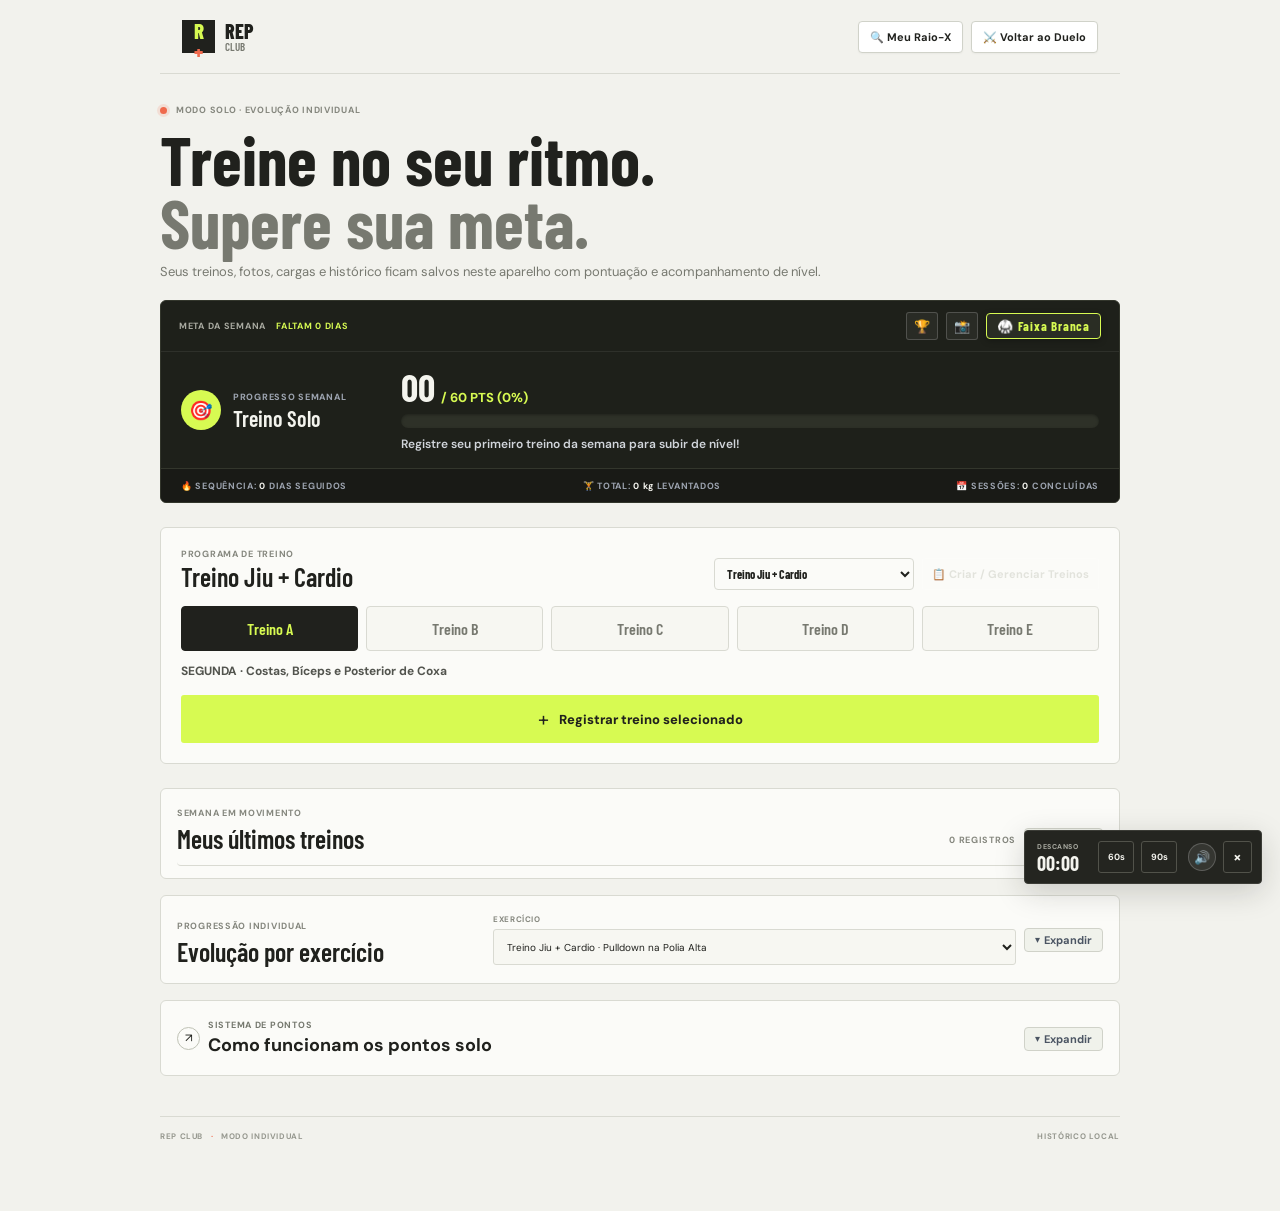
==== commit 05de03f3: "fix: reverte cronometro para fora do modal e restaura scroll interno limpo do registro" ====
--- a/solo.html
+++ b/solo.html
@@ -14,9 +14,9 @@
     <link rel="preconnect" href="https://fonts.googleapis.com" />
     <link rel="preconnect" href="https://fonts.gstatic.com" crossorigin />
     <link href="https://fonts.googleapis.com/css2?family=Barlow+Condensed:wght@500;600;700;800;900&family=DM+Sans:wght@400;500;600;700&display=swap" rel="stylesheet" />
-    <link rel="stylesheet" href="styles.css?v=2.8.2" />
-    <link rel="stylesheet" href="solo.css?v=2.8.2" />
-    <script src="solo-app.js?v=2.8.2" defer></script>
+    <link rel="stylesheet" href="styles.css?v=2.8.3" />
+    <link rel="stylesheet" href="solo.css?v=2.8.3" />
+    <script src="solo-app.js?v=2.8.3" defer></script>
   </head>
   <body class="solo-body">
     <header class="solo-header">
@@ -214,15 +214,6 @@
           <span>NOME DO TREINO · OPCIONAL</span>
           <input name="name" id="solo-workout-name" maxlength="50" placeholder="Ex.: Treino A bem executado" />
         </label>
-
-        <!-- CRONÔMETRO DE DESCANSO NO MODO SOLO -->
-        <div class="rest-dock form-rest-dock" aria-label="Cronômetro de descanso">
-          <div class="timer-readout"><span>DESCANSO</span><strong id="solo-timer-display">00:00</strong></div>
-          <button type="button" class="timer-button" data-solo-rest="60" aria-label="Iniciar descanso de 60 segundos">60s</button>
-          <button type="button" class="timer-button" data-solo-rest="90" aria-label="Iniciar descanso de 90 segundos">90s</button>
-          <button type="button" class="timer-sound-btn" id="solo-timer-sound-toggle" title="Som do descanso (Ligado/Mudo)" aria-label="Som">🔊</button>
-          <button type="button" class="timer-reset" id="solo-timer-reset" aria-label="Zerar cronômetro">×</button>
-        </div>
 
         <!-- CAMPOS DINÂMICOS DE EXERCÍCIOS OU DURAÇÃO -->
         <div id="solo-fields"></div>
@@ -358,6 +349,15 @@
       </div>
     </dialog>
 
+    <!-- CRONÔMETRO DE DESCANSO NO MODO SOLO -->
+    <div class="rest-dock" aria-label="Cronômetro de descanso">
+      <div class="timer-readout"><span>DESCANSO</span><strong id="solo-timer-display">00:00</strong></div>
+      <button type="button" class="timer-button" data-solo-rest="60" aria-label="Iniciar descanso de 60 segundos">60s</button>
+      <button type="button" class="timer-button" data-solo-rest="90" aria-label="Iniciar descanso de 90 segundos">90s</button>
+      <button type="button" class="timer-sound-btn" id="solo-timer-sound-toggle" title="Som do descanso (Ligado/Mudo)" aria-label="Som">🔊</button>
+      <button type="button" class="timer-reset" id="solo-timer-reset" aria-label="Zerar cronômetro">×</button>
+    </div>
+
     <!-- MODAL COMPARTILHAR NO INSTAGRAM STORIES SOLO (9:16) -->
     <dialog class="setup-dialog story-share-dialog" id="solo-story-share-dialog" aria-labelledby="solo-story-dialog-title">
       <div class="dialog-top" style="border-bottom: 1px solid #273147; padding-bottom: 10px;">
--- a/styles.css
+++ b/styles.css
@@ -661,7 +661,6 @@
 .dialog-actions { display: flex; justify-content: flex-end; gap: 8px; margin-top: 10px; }
 .button-quiet { background: transparent; color: #6d6f67; }
 .rest-dock { position: fixed; right: 18px; bottom: 16px; z-index: 6; display: flex; min-height: 54px; align-items: center; gap: 7px; padding: 7px 9px 7px 12px; border: 1px solid #3b3c36; border-radius: 4px; background: #242520; color: #f4f4ee; box-shadow: 0 8px 30px rgb(25 26 22 / 18%); }
-.rest-dock.form-rest-dock { position: static; right: auto; bottom: auto; left: auto; width: 100%; margin: 8px 0 14px 0; box-sizing: border-box; justify-content: space-between; z-index: auto; }
 .timer-readout { display: grid; gap: 2px; min-width: 54px; }
 .timer-readout span { color: #a9aaa1; font-size: 7px; font-weight: 700; letter-spacing: .08em; }
 .timer-readout strong { font-family: var(--display); font-size: 20px; line-height: 1; }
--- a/solo.css
+++ b/solo.css
@@ -259,11 +259,6 @@
 .solo-body .rest-dock {
   z-index: 9999;
 }
-.solo-body .rest-dock.form-rest-dock {
-  position: static;
-  width: 100%;
-  margin: 8px 0 14px 0;
-}
 .solo-record .solo-share-workout-btn {
   background: transparent;
   border: 1px solid #3b3c36;
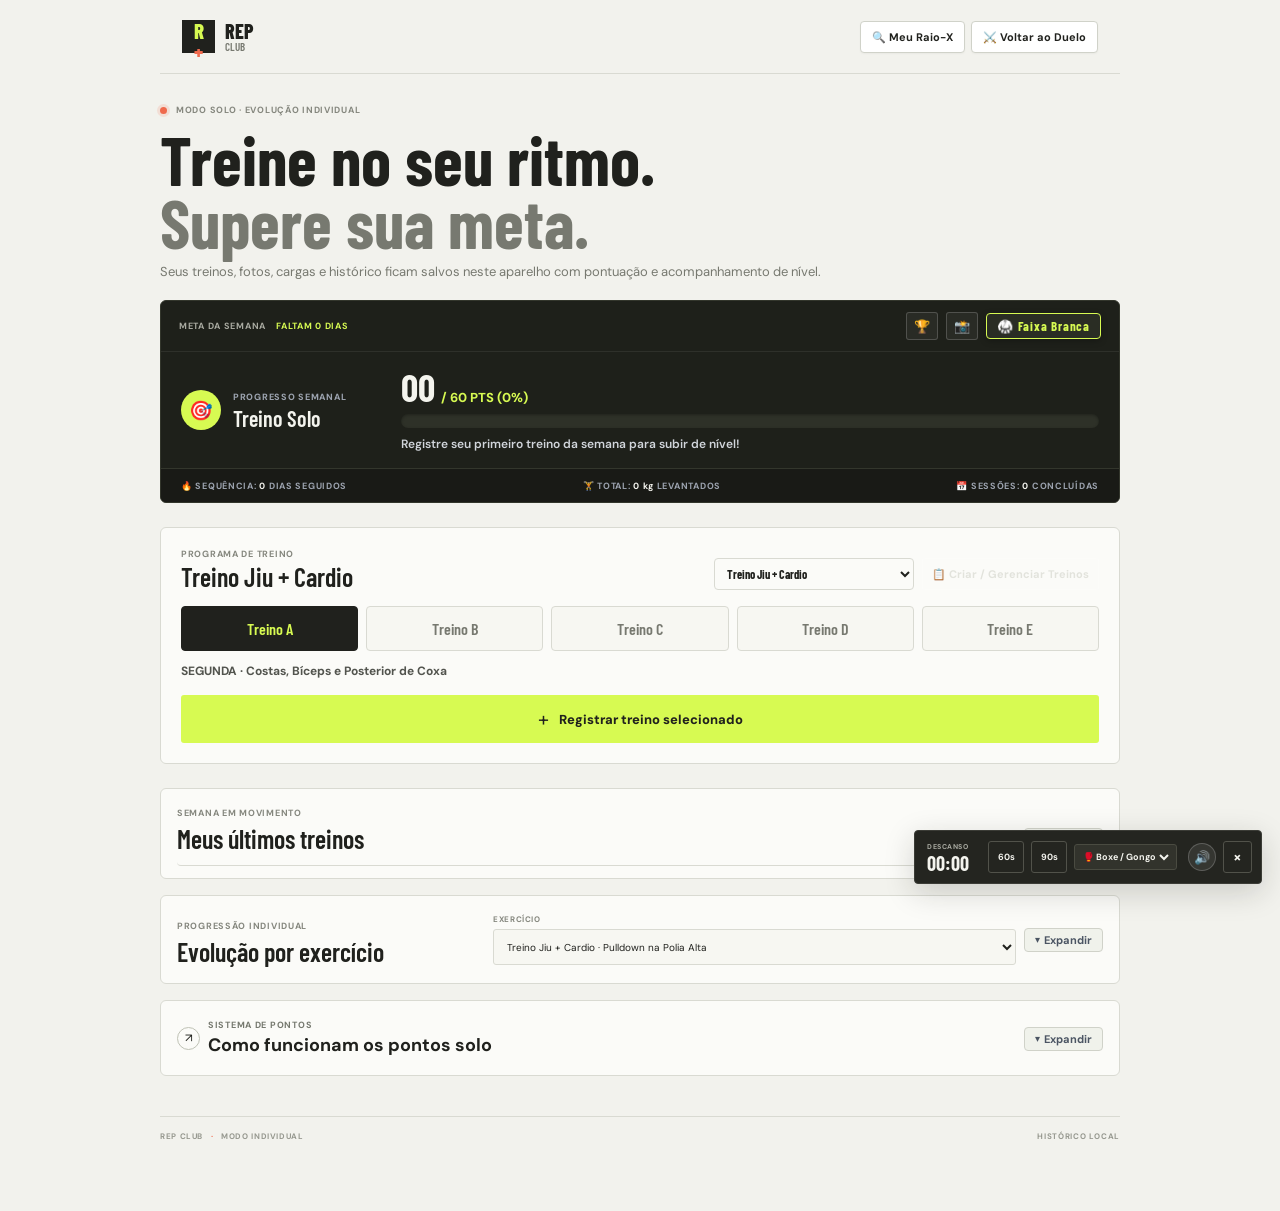
==== commit aeb960f9: "feat(treino): titulos descritivos dos niveis de esforco e dropdown com opcoes de som alto no cronome" ====
--- a/solo.html
+++ b/solo.html
@@ -14,9 +14,9 @@
     <link rel="preconnect" href="https://fonts.googleapis.com" />
     <link rel="preconnect" href="https://fonts.gstatic.com" crossorigin />
     <link href="https://fonts.googleapis.com/css2?family=Barlow+Condensed:wght@500;600;700;800;900&family=DM+Sans:wght@400;500;600;700&display=swap" rel="stylesheet" />
-    <link rel="stylesheet" href="styles.css?v=2.8.3" />
-    <link rel="stylesheet" href="solo.css?v=2.8.3" />
-    <script src="solo-app.js?v=2.8.3" defer></script>
+    <link rel="stylesheet" href="styles.css?v=2.8.5" />
+    <link rel="stylesheet" href="solo.css?v=2.8.5" />
+    <script src="solo-app.js?v=2.8.5" defer></script>
   </head>
   <body class="solo-body">
     <header class="solo-header">
@@ -354,6 +354,15 @@
       <div class="timer-readout"><span>DESCANSO</span><strong id="solo-timer-display">00:00</strong></div>
       <button type="button" class="timer-button" data-solo-rest="60" aria-label="Iniciar descanso de 60 segundos">60s</button>
       <button type="button" class="timer-button" data-solo-rest="90" aria-label="Iniciar descanso de 90 segundos">90s</button>
+      <div class="timer-sound-select-wrap">
+        <select id="solo-timer-sound-select" class="timer-sound-dropdown" title="Escolha o som do alarme de descanso">
+          <option value="boxing-gong">🥊 Boxe / Gongo</option>
+          <option value="digital-beep">⏱️ Beep Alto</option>
+          <option value="whistle">📢 Apito</option>
+          <option value="arcade">🕹️ 8-Bit</option>
+          <option value="chime">🔔 Chime</option>
+        </select>
+      </div>
       <button type="button" class="timer-sound-btn" id="solo-timer-sound-toggle" title="Som do descanso (Ligado/Mudo)" aria-label="Som">🔊</button>
       <button type="button" class="timer-reset" id="solo-timer-reset" aria-label="Zerar cronômetro">×</button>
     </div>
--- a/styles.css
+++ b/styles.css
@@ -601,11 +601,197 @@
 .duration-input { display: flex; align-items: center; }
 .duration-input input { width: 100%; padding: 0 11px; border: 0; outline: 0; background: transparent; font-size: 13px; }
 .duration-input span { padding-right: 12px; color: #85877d; font-size: 9px; font-weight: 700; }
-.exercise-log-list { display: grid; gap: 7px; max-height: min(440px, 47vh); overflow-y: auto; margin-top: 13px; padding-right: 3px; }
+.exercise-log-list { display: grid; gap: 7px; margin-top: 13px; }
 .exercise-log { padding: 10px 11px; border: 1px solid #e0e1d8; border-radius: 3px; background: #f8f8f3; }
 .exercise-log-heading { display: flex; align-items: baseline; justify-content: space-between; gap: 9px; }
 .exercise-log-heading strong { font-size: 10px; line-height: 1.35; }
 .exercise-log-heading > span { flex: 0 0 auto; color: #7d7f76; font-size: 8px; }
+
+/* ACORDEON DE EXERCÍCIOS & CARDS EXPANSÍVEIS */
+.exercise-accordion-bar {
+  display: flex;
+  align-items: center;
+  justify-content: space-between;
+  margin-top: 10px;
+  margin-bottom: 6px;
+  padding: 4px 2px;
+}
+.accordion-bar-title {
+  font-size: 8px;
+  font-weight: 700;
+  letter-spacing: .08em;
+  color: #777970;
+  text-transform: uppercase;
+}
+.accordion-bar-btns {
+  display: flex;
+  gap: 6px;
+}
+.accordion-toggle-all-btn {
+  background: transparent;
+  border: 1px solid #d5d7cd;
+  border-radius: 3px;
+  padding: 2px 7px;
+  font-size: 8px;
+  font-weight: 700;
+  color: #5d6055;
+  cursor: pointer;
+  transition: all .15s ease;
+}
+.accordion-toggle-all-btn:hover {
+  background: #e9ecde;
+  color: var(--ink);
+  border-color: #bcc0b2;
+}
+.exercise-card-collapsible {
+  padding: 0 !important;
+  border: 1px solid #dcded4;
+  border-radius: 5px;
+  background: #fbfbf7;
+  overflow: hidden;
+  transition: border-color .15s ease, box-shadow .15s ease;
+}
+.exercise-card-collapsible.is-open {
+  border-color: #b5b8aa;
+  box-shadow: 0 2px 8px rgba(0, 0, 0, .04);
+}
+.exercise-card-header {
+  width: 100%;
+  display: flex;
+  align-items: center;
+  justify-content: space-between;
+  padding: 10px 12px;
+  background: #f5f6ee;
+  border: none;
+  border-bottom: 1px solid transparent;
+  cursor: pointer;
+  text-align: left;
+  user-select: none;
+  transition: background .15s ease;
+}
+.exercise-card-header:hover {
+  background: #edeedf;
+}
+.exercise-card-collapsible.is-open .exercise-card-header {
+  background: #ebede0;
+  border-bottom-color: #d8dbcf;
+}
+.exercise-header-title-wrap {
+  display: flex;
+  align-items: center;
+  gap: 8px;
+  min-width: 0;
+  flex: 1;
+}
+.exercise-chevron-icon {
+  display: inline-flex;
+  align-items: center;
+  justify-content: center;
+  width: 16px;
+  height: 16px;
+  font-size: 11px;
+  color: #6a6c62;
+  transition: transform .2s ease;
+  flex-shrink: 0;
+}
+.exercise-card-collapsible.is-open .exercise-chevron-icon {
+  transform: rotate(90deg);
+}
+.exercise-header-text {
+  display: flex;
+  flex-direction: column;
+  min-width: 0;
+  gap: 2px;
+}
+.exercise-title-text {
+  font-size: 11px;
+  font-weight: 700;
+  color: #20211d;
+  white-space: nowrap;
+  overflow: hidden;
+  text-overflow: ellipsis;
+}
+.exercise-prescription-tag {
+  font-size: 8px;
+  color: #7d8075;
+  font-weight: 600;
+}
+.exercise-header-actions {
+  display: flex;
+  align-items: center;
+  gap: 6px;
+  flex-shrink: 0;
+  margin-left: 8px;
+}
+.exercise-progress-pill {
+  display: inline-flex;
+  align-items: center;
+  justify-content: center;
+  padding: 2px 7px;
+  border-radius: 12px;
+  font-size: 8px;
+  font-weight: 700;
+  letter-spacing: .03em;
+  background: #e2e4d8;
+  color: #55574f;
+  transition: all .2s ease;
+}
+.exercise-progress-pill.in-progress {
+  background: #f7e6a6;
+  color: #6d5402;
+}
+.exercise-progress-pill.completed {
+  background: #a9c92a;
+  color: #172404;
+  box-shadow: 0 0 6px rgba(169, 201, 42, .4);
+}
+.exercise-card-body {
+  padding: 10px 12px 12px;
+  background: #fafaf5;
+}
+.exercise-card-collapsible.is-collapsed .exercise-card-body {
+  display: none;
+}
+.exercise-quick-actions {
+  display: flex;
+  flex-wrap: wrap;
+  gap: 6px;
+  margin: 6px 0 10px;
+}
+.quick-action-btn {
+  display: inline-flex;
+  align-items: center;
+  gap: 4px;
+  padding: 4px 8px;
+  background: #ffffff;
+  border: 1px solid #d0d2c6;
+  border-radius: 4px;
+  font-size: 8px;
+  font-weight: 700;
+  color: #44473e;
+  cursor: pointer;
+  transition: all .15s ease;
+}
+.quick-action-btn:hover {
+  background: #f1f3e8;
+  border-color: #a8ab9d;
+  color: #1f211c;
+}
+.quick-action-btn:active {
+  transform: translateY(1px);
+}
+.last-val-hint {
+  display: inline-flex;
+  align-items: center;
+  font-size: 8px;
+  font-weight: 600;
+  color: #73766b;
+  background: #e7e9dc;
+  border-radius: 3px;
+  padding: 1px 5px;
+  letter-spacing: .02em;
+  margin-left: 4px;
+}
 .exercise-replace-button { margin-top: 7px; padding: 0; border: 0; background: transparent; color: #4664ea; cursor: pointer; font-size: 8px; font-weight: 700; }
 .exercise-selected-image { display: flex; width: fit-content; align-items: center; gap: 6px; margin-top: 7px; color: #777970; font-size: 8px; text-decoration: underline; }
 .exercise-selected-image img { width: 40px; height: 40px; object-fit: cover; border: 1px solid #d9dad2; border-radius: 3px; }
@@ -648,10 +834,13 @@
 .exercise-mean { color: #55574f; font-size: 8px; font-weight: 700; }
 .cardio-block-field input { width: 100%; min-height: 40px; padding: 0 9px; border: 1px solid #cccdc4; border-radius: 3px; background: #f8f8f3; font-size: 12px; }
 .cardio-block-field small { color: #777970; font-size: 9px; }
-.effort-field { margin-top: 13px; }
-.effort-scale-caption { display: flex; align-items: flex-start; justify-content: space-between; gap: 8px; color: #85877d; font-size: 7px; font-weight: 700; letter-spacing: .04em; }
-.effort-scale-caption output { max-width: 58%; color: var(--ink); font-size: 9px; letter-spacing: 0; text-align: center; }
-.effort-range { width: 100%; margin: 5px 0 0; accent-color: #a9c92a; cursor: pointer; }
+.effort-field { margin-top: 14px; padding: 10px 12px; background: #f6f7f0; border: 1px solid #dcded4; border-radius: 6px; }
+.effort-header { display: flex; align-items: center; justify-content: space-between; gap: 8px; margin-bottom: 6px; }
+.effort-title { font-size: 9px; font-weight: 700; letter-spacing: .06em; color: #55574f; text-transform: uppercase; }
+.effort-badge { display: inline-flex; align-items: center; padding: 3px 9px; border-radius: 4px; background: #20211d; color: #a9c92a; font-size: 10px; font-weight: 700; letter-spacing: .02em; }
+.effort-range { width: 100%; margin: 6px 0 2px; accent-color: #a9c92a; cursor: pointer; }
+.effort-scale-ticks { display: flex; justify-content: space-between; margin-top: 4px; padding: 0 2px; color: #777970; font-size: 8px; font-weight: 700; }
+.effort-scale-caption { display: none; }
 .effort-hint { margin: 8px 0 0; color: #777970; font-size: 9px; line-height: 1.45; }
 .sport-fields { display: grid; grid-template-columns: 1fr 1fr; gap: 12px; }
 .points-preview { margin: 15px 0 0; padding: 11px; background: #e6e9db; color: #66695e; font-size: 10px; }
@@ -661,12 +850,114 @@
 .dialog-actions { display: flex; justify-content: flex-end; gap: 8px; margin-top: 10px; }
 .button-quiet { background: transparent; color: #6d6f67; }
 .rest-dock { position: fixed; right: 18px; bottom: 16px; z-index: 6; display: flex; min-height: 54px; align-items: center; gap: 7px; padding: 7px 9px 7px 12px; border: 1px solid #3b3c36; border-radius: 4px; background: #242520; color: #f4f4ee; box-shadow: 0 8px 30px rgb(25 26 22 / 18%); }
+.timer-sound-select-wrap { display: inline-flex; align-items: center; background: #32332c; border: 1px solid #4a4b41; border-radius: 3px; padding: 0 4px; height: 26px; }
+.timer-sound-dropdown { background: transparent; border: none; color: #f4f4ee; font-size: 9px; font-weight: 700; cursor: pointer; outline: none; max-width: 115px; }
+.timer-sound-dropdown option { background: #242520; color: #f4f4ee; padding: 4px; }
+.modal-sound-control { display: inline-flex; align-items: center; gap: 4px; font-size: 8px; font-weight: 700; color: #55574f; background: #ffffff; border: 1px solid #d5d7cd; border-radius: 3px; padding: 2px 6px; }
+.modal-sound-select { border: none; background: transparent; font-size: 8px; font-weight: 700; color: #20211d; cursor: pointer; outline: none; }
 .timer-readout { display: grid; gap: 2px; min-width: 54px; }
 .timer-readout span { color: #a9aaa1; font-size: 7px; font-weight: 700; letter-spacing: .08em; }
 .timer-readout strong { font-family: var(--display); font-size: 20px; line-height: 1; }
 .timer-button, .timer-reset { display: grid; min-width: 36px; height: 32px; place-items: center; padding: 0 6px; border: 1px solid #51524a; border-radius: 3px; background: transparent; color: #f4f4ee; cursor: pointer; font-size: 9px; font-weight: 700; }
 .timer-button:hover { border-color: var(--lime); color: var(--lime); }
 .timer-reset { min-width: 29px; font-size: 15px; }
+
+/* CRONÔMETRO INLINE POR GRUPO DE EXERCÍCIO */
+.exercise-rest-bar {
+  display: flex;
+  align-items: center;
+  justify-content: space-between;
+  gap: 8px;
+  margin-top: 8px;
+  padding: 6px 10px;
+  background: #f0f2ea;
+  border: 1px solid #d9dcd2;
+  border-radius: 4px;
+}
+.exercise-rest-label {
+  display: flex;
+  align-items: center;
+  gap: 5px;
+  color: #62645c;
+  font-size: 9px;
+  font-weight: 700;
+  letter-spacing: 0.05em;
+  text-transform: uppercase;
+}
+.exercise-rest-icon {
+  font-size: 13px;
+  line-height: 1;
+}
+.exercise-rest-input-wrap {
+  display: flex;
+  align-items: center;
+  gap: 4px;
+}
+.exercise-rest-input {
+  width: 50px;
+  height: 28px;
+  padding: 0 4px;
+  text-align: center;
+  font-family: var(--display);
+  font-size: 15px;
+  font-weight: 700;
+  color: var(--ink);
+  background: #fff;
+  border: 1px solid #c5c7bd;
+  border-radius: 3px;
+  box-sizing: border-box;
+  -moz-appearance: textfield;
+}
+.exercise-rest-input::-webkit-outer-spin-button,
+.exercise-rest-input::-webkit-inner-spin-button {
+  -webkit-appearance: none;
+  margin: 0;
+}
+.exercise-rest-input:focus {
+  outline: none;
+  border-color: #20211d;
+  box-shadow: 0 0 0 2px rgba(215, 250, 82, 0.4);
+}
+.exercise-rest-unit {
+  font-size: 9px;
+  font-weight: 700;
+  color: #777970;
+}
+.exercise-rest-btn {
+  display: inline-flex;
+  align-items: center;
+  justify-content: center;
+  gap: 5px;
+  height: 28px;
+  min-width: 80px;
+  padding: 0 10px;
+  font-family: inherit;
+  font-size: 10px;
+  font-weight: 700;
+  text-transform: uppercase;
+  color: #f4f4ee;
+  background: #242520;
+  border: 1px solid #3b3c36;
+  border-radius: 3px;
+  cursor: pointer;
+  transition: all 0.15s ease;
+}
+.exercise-rest-btn:hover {
+  border-color: var(--lime);
+  color: var(--lime);
+}
+.exercise-rest-btn.running {
+  background: #15803d;
+  border-color: #22c55e;
+  color: #fff;
+  animation: pulse-rest-btn 1.4s infinite;
+}
+@keyframes pulse-rest-btn {
+  0% { box-shadow: 0 0 0 0 rgba(34, 197, 94, 0.5); }
+  70% { box-shadow: 0 0 0 6px rgba(34, 197, 94, 0); }
+  100% { box-shadow: 0 0 0 0 rgba(34, 197, 94, 0); }
+}
+
 .toast { position: fixed; right: 22px; bottom: 22px; z-index: 10; max-width: calc(100vw - 44px); padding: 12px 16px; border-radius: 4px; background: var(--ink); color: #fff; font-size: 12px; opacity: 0; pointer-events: none; transform: translateY(8px); transition: opacity .2s ease, transform .2s ease; }
 .toast.visible { opacity: 1; transform: translateY(0); }
 
@@ -792,7 +1083,6 @@
   .setup-dialog { padding: 22px 18px; }
   .setup-brand { margin-bottom: 28px; }
   .setup-dialog h1 { font-size: 34px; }
-  .exercise-log-list { max-height: 39vh; }
   .exercise-log { padding: 9px; }
   .exercise-log-heading { align-items: flex-start; flex-direction: column; gap: 4px; }
   .exercise-log-fields { gap: 5px; }
--- a/solo.css
+++ b/solo.css
@@ -241,6 +241,192 @@
 .solo-sport { display: grid; grid-template-columns: 1fr 1fr; gap: 10px; }
 .solo-sport label { display: grid; gap: 5px; color: #85877e; font-size: 8px; font-weight: 700; }
 
+/* SOLO ACORDEON DE EXERCÍCIOS & CARDS EXPANSÍVEIS */
+.solo-accordion-bar {
+  display: flex;
+  align-items: center;
+  justify-content: space-between;
+  margin-top: 6px;
+  margin-bottom: 6px;
+  padding: 4px 2px;
+}
+.solo-accordion-bar-title {
+  font-size: 8px;
+  font-weight: 700;
+  letter-spacing: .08em;
+  color: #777970;
+  text-transform: uppercase;
+}
+.solo-accordion-bar-btns {
+  display: flex;
+  gap: 6px;
+}
+.solo-accordion-toggle-all-btn {
+  background: transparent;
+  border: 1px solid #d5d7cd;
+  border-radius: 3px;
+  padding: 2px 7px;
+  font-size: 8px;
+  font-weight: 700;
+  color: #5d6055;
+  cursor: pointer;
+  transition: all .15s ease;
+}
+.solo-accordion-toggle-all-btn:hover {
+  background: #e9ecde;
+  color: var(--ink);
+  border-color: #bcc0b2;
+}
+.solo-exercise-collapsible {
+  padding: 0 !important;
+  border: 1px solid #dcded4;
+  border-radius: 5px;
+  background: #fbfbf7;
+  overflow: hidden;
+  transition: border-color .15s ease, box-shadow .15s ease;
+}
+.solo-exercise-collapsible.is-open {
+  border-color: #b5b8aa;
+  box-shadow: 0 2px 8px rgba(0, 0, 0, .04);
+}
+.solo-exercise-header {
+  width: 100%;
+  display: flex;
+  align-items: center;
+  justify-content: space-between;
+  padding: 10px 12px;
+  background: #f5f6ee;
+  border: none;
+  border-bottom: 1px solid transparent;
+  cursor: pointer;
+  text-align: left;
+  user-select: none;
+  transition: background .15s ease;
+}
+.solo-exercise-header:hover {
+  background: #edeedf;
+}
+.solo-exercise-collapsible.is-open .solo-exercise-header {
+  background: #ebede0;
+  border-bottom-color: #d8dbcf;
+}
+.solo-header-title-wrap {
+  display: flex;
+  align-items: center;
+  gap: 8px;
+  min-width: 0;
+  flex: 1;
+}
+.solo-chevron-icon {
+  display: inline-flex;
+  align-items: center;
+  justify-content: center;
+  width: 16px;
+  height: 16px;
+  font-size: 11px;
+  color: #6a6c62;
+  transition: transform .2s ease;
+  flex-shrink: 0;
+}
+.solo-exercise-collapsible.is-open .solo-chevron-icon {
+  transform: rotate(90deg);
+}
+.solo-header-text {
+  display: flex;
+  flex-direction: column;
+  min-width: 0;
+  gap: 2px;
+}
+.solo-title-text {
+  font-size: 11px;
+  font-weight: 700;
+  color: #20211d;
+  white-space: nowrap;
+  overflow: hidden;
+  text-overflow: ellipsis;
+}
+.solo-prescription-tag {
+  font-size: 8px;
+  color: #7d8075;
+  font-weight: 600;
+}
+.solo-header-actions {
+  display: flex;
+  align-items: center;
+  gap: 6px;
+  flex-shrink: 0;
+  margin-left: 8px;
+}
+.solo-progress-pill {
+  display: inline-flex;
+  align-items: center;
+  justify-content: center;
+  padding: 2px 7px;
+  border-radius: 12px;
+  font-size: 8px;
+  font-weight: 700;
+  letter-spacing: .03em;
+  background: #e2e4d8;
+  color: #55574f;
+  transition: all .2s ease;
+}
+.solo-progress-pill.in-progress {
+  background: #f7e6a6;
+  color: #6d5402;
+}
+.solo-progress-pill.completed {
+  background: #a9c92a;
+  color: #172404;
+  box-shadow: 0 0 6px rgba(169, 201, 42, .4);
+}
+.solo-exercise-body {
+  padding: 10px 12px 12px;
+  background: #fafaf5;
+}
+.solo-exercise-collapsible.is-collapsed .solo-exercise-body {
+  display: none;
+}
+.solo-quick-actions {
+  display: flex;
+  flex-wrap: wrap;
+  gap: 6px;
+  margin: 6px 0 10px;
+}
+.solo-quick-btn {
+  display: inline-flex;
+  align-items: center;
+  gap: 4px;
+  padding: 4px 8px;
+  background: #ffffff;
+  border: 1px solid #d0d2c6;
+  border-radius: 4px;
+  font-size: 8px;
+  font-weight: 700;
+  color: #44473e;
+  cursor: pointer;
+  transition: all .15s ease;
+}
+.solo-quick-btn:hover {
+  background: #f1f3e8;
+  border-color: #a8ab9d;
+  color: #1f211c;
+}
+.solo-quick-btn:active {
+  transform: translateY(1px);
+}
+.solo-last-val-hint {
+  display: inline-flex;
+  align-items: center;
+  font-size: 8px;
+  font-weight: 600;
+  color: #73766b;
+  background: #e7e9dc;
+  border-radius: 3px;
+  padding: 1px 5px;
+  letter-spacing: .02em;
+  margin-left: 4px;
+}
+
 @media (max-width: 720px) {
   .solo-header { padding: 14px 16px; }
   .solo-main { width: calc(100% - 24px); padding-top: 20px; }
@@ -290,3 +476,91 @@
   font-weight: 600;
   margin-top: 6px;
 }
+
+/* SOLO EFFORT BADGE & SCALE TICKS */
+.solo-effort-box {
+  margin-top: 14px;
+  padding: 10px 12px;
+  background: #f6f7f0;
+  border: 1px solid #dcded4;
+  border-radius: 6px;
+}
+.effort-header {
+  display: flex;
+  align-items: center;
+  justify-content: space-between;
+  gap: 8px;
+  margin-bottom: 6px;
+}
+.effort-title {
+  font-size: 9px;
+  font-weight: 700;
+  letter-spacing: .06em;
+  color: #55574f;
+  text-transform: uppercase;
+}
+.effort-badge {
+  display: inline-flex;
+  align-items: center;
+  padding: 3px 9px;
+  border-radius: 4px;
+  background: #20211d;
+  color: #a9c92a;
+  font-size: 10px;
+  font-weight: 700;
+  letter-spacing: .02em;
+}
+.effort-scale-ticks {
+  display: flex;
+  justify-content: space-between;
+  margin-top: 4px;
+  padding: 0 2px;
+  color: #777970;
+  font-size: 8px;
+  font-weight: 700;
+}
+.timer-sound-select-wrap {
+  display: inline-flex;
+  align-items: center;
+  background: #32332c;
+  border: 1px solid #4a4b41;
+  border-radius: 3px;
+  padding: 0 4px;
+  height: 26px;
+}
+.timer-sound-dropdown {
+  background: transparent;
+  border: none;
+  color: #f4f4ee;
+  font-size: 9px;
+  font-weight: 700;
+  cursor: pointer;
+  outline: none;
+  max-width: 115px;
+}
+.timer-sound-dropdown option {
+  background: #242520;
+  color: #f4f4ee;
+  padding: 4px;
+}
+.modal-sound-control {
+  display: inline-flex;
+  align-items: center;
+  gap: 4px;
+  font-size: 8px;
+  font-weight: 700;
+  color: #55574f;
+  background: #ffffff;
+  border: 1px solid #d5d7cd;
+  border-radius: 3px;
+  padding: 2px 6px;
+}
+.modal-sound-select {
+  border: none;
+  background: transparent;
+  font-size: 8px;
+  font-weight: 700;
+  color: #20211d;
+  cursor: pointer;
+  outline: none;
+}
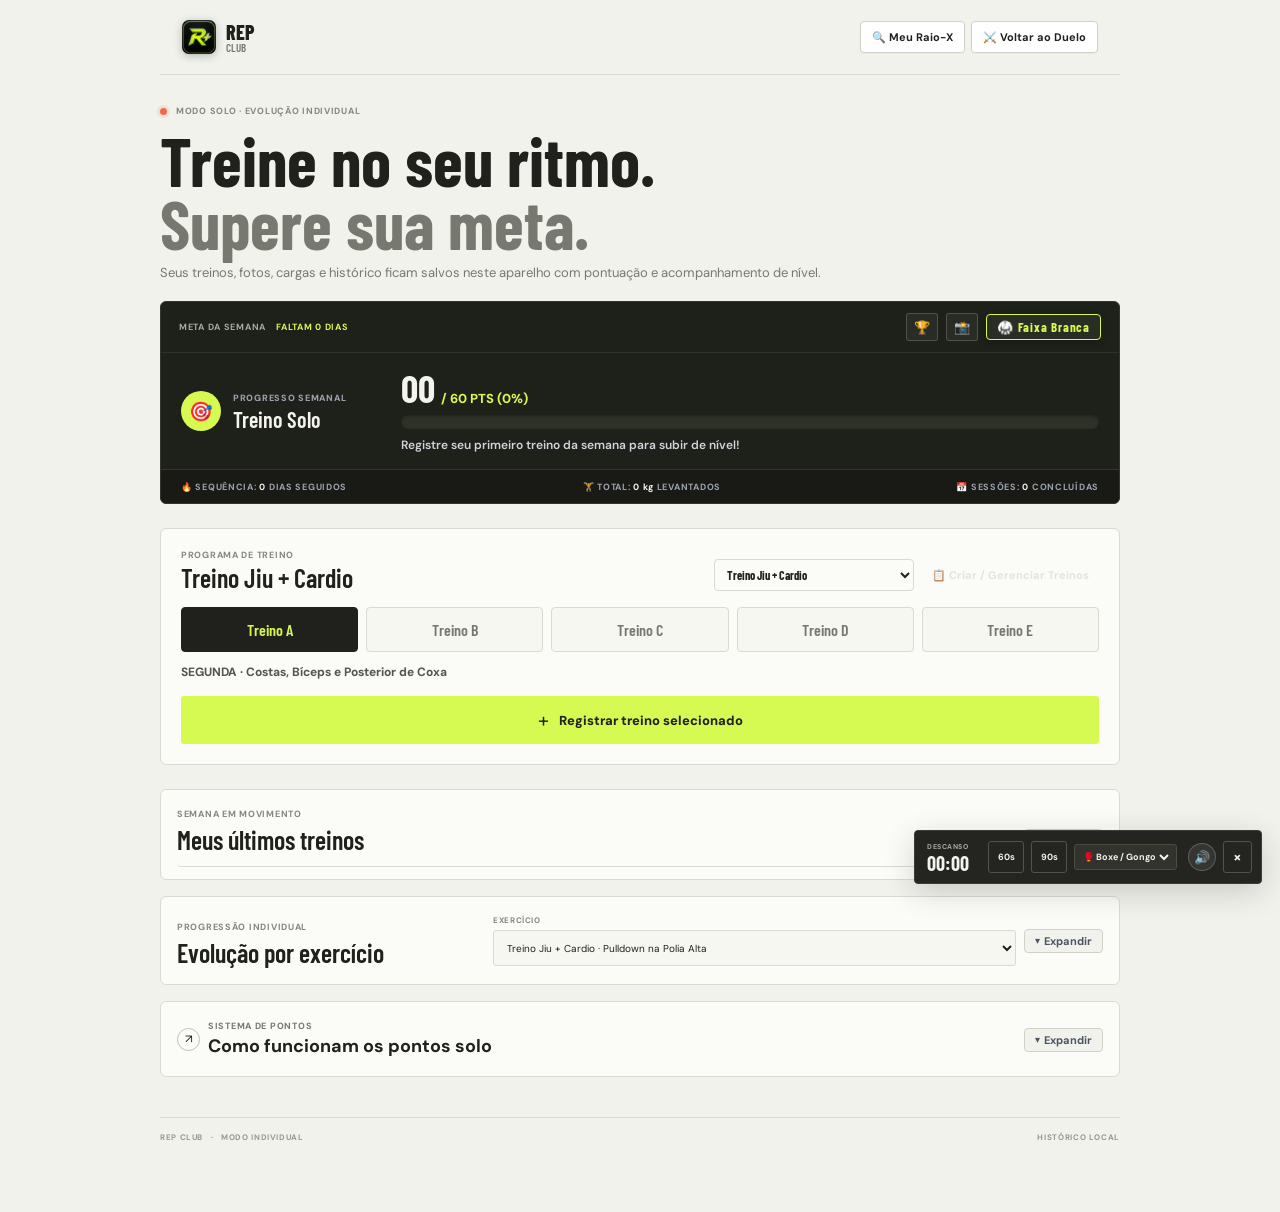
==== commit 3717524d: "feat(branding): atualiza logo interno da barra e header para o novo icone R+ minimalista" ====
--- a/solo.html
+++ b/solo.html
@@ -9,19 +9,19 @@
     <meta name="apple-mobile-web-app-status-bar-style" content="black-translucent" />
     <title>Rep Club | Modo Solo</title>
     <link rel="manifest" href="manifest.webmanifest" />
-    <link rel="apple-touch-icon" href="assets/icons/icon-192.png" />
-    <link rel="icon" type="image/png" href="assets/icons/icon-192.png" />
+    <link rel="apple-touch-icon" href="assets/icons/icon-192.png?v=2.8.7" />
+    <link rel="icon" type="image/png" href="assets/icons/icon-192.png?v=2.8.7" />
     <link rel="preconnect" href="https://fonts.googleapis.com" />
     <link rel="preconnect" href="https://fonts.gstatic.com" crossorigin />
     <link href="https://fonts.googleapis.com/css2?family=Barlow+Condensed:wght@500;600;700;800;900&family=DM+Sans:wght@400;500;600;700&display=swap" rel="stylesheet" />
-    <link rel="stylesheet" href="styles.css?v=2.8.5" />
-    <link rel="stylesheet" href="solo.css?v=2.8.5" />
-    <script src="solo-app.js?v=2.8.5" defer></script>
+    <link rel="stylesheet" href="styles.css?v=2.8.8" />
+    <link rel="stylesheet" href="solo.css?v=2.8.8" />
+    <script src="solo-app.js?v=2.8.8" defer></script>
   </head>
   <body class="solo-body">
     <header class="solo-header">
       <a class="brand" href="index.html" aria-label="Rep Club, voltar ao duelo">
-        <span class="brand-mark">R<span>+</span></span>
+        <img class="brand-mark-img" src="assets/icons/brand-logo.png?v=2.8.8" alt="Rep Club" />
         <span class="brand-name">REP<span>CLUB</span></span>
       </a>
       <div class="solo-header-actions">
--- a/styles.css
+++ b/styles.css
@@ -35,7 +35,8 @@
   background: #f6f6f1;
 }
 .brand { display: flex; align-items: center; gap: 10px; width: fit-content; margin: 0 0 67px 4px; }
-.brand-mark { display: grid; width: 33px; height: 33px; place-items: center; background: var(--ink); color: var(--lime); font-family: var(--display); font-size: 21px; font-weight: 800; line-height: 1; }
+.brand-mark, .brand-mark-img { display: block; width: 34px; height: 34px; border-radius: 7px; object-fit: cover; box-shadow: 0 2px 8px rgba(0, 0, 0, 0.25); flex-shrink: 0; }
+.brand-mark { display: grid; place-items: center; background: var(--ink); color: var(--lime); font-family: var(--display); font-size: 21px; font-weight: 800; line-height: 1; }
 .brand-mark span { color: var(--red); }
 .brand-name { font-family: var(--display); font-size: 20px; font-weight: 800; letter-spacing: 0; line-height: 1; }
 .brand-name span { display: block; color: #777970; font-size: 11px; font-weight: 600; }
@@ -973,7 +974,7 @@
 @media (max-width: 720px) {
   .sidebar { position: sticky; inset: 0 0 auto; width: 100%; height: 58px; flex-direction: row; align-items: center; justify-content: space-between; padding: 0 17px; border-right: 0; border-bottom: 1px solid var(--line); }
   .brand { margin: 0; gap: 8px; }
-  .brand-mark { width: 29px; height: 29px; font-size: 18px; }
+  .brand-mark, .brand-mark-img { width: 29px; height: 29px; border-radius: 6px; font-size: 18px; }
   .brand-name { font-size: 17px; }
   .brand-name span { font-size: 9px; }
   .side-label, .side-nav, .sidebar-bottom { display: none; }
